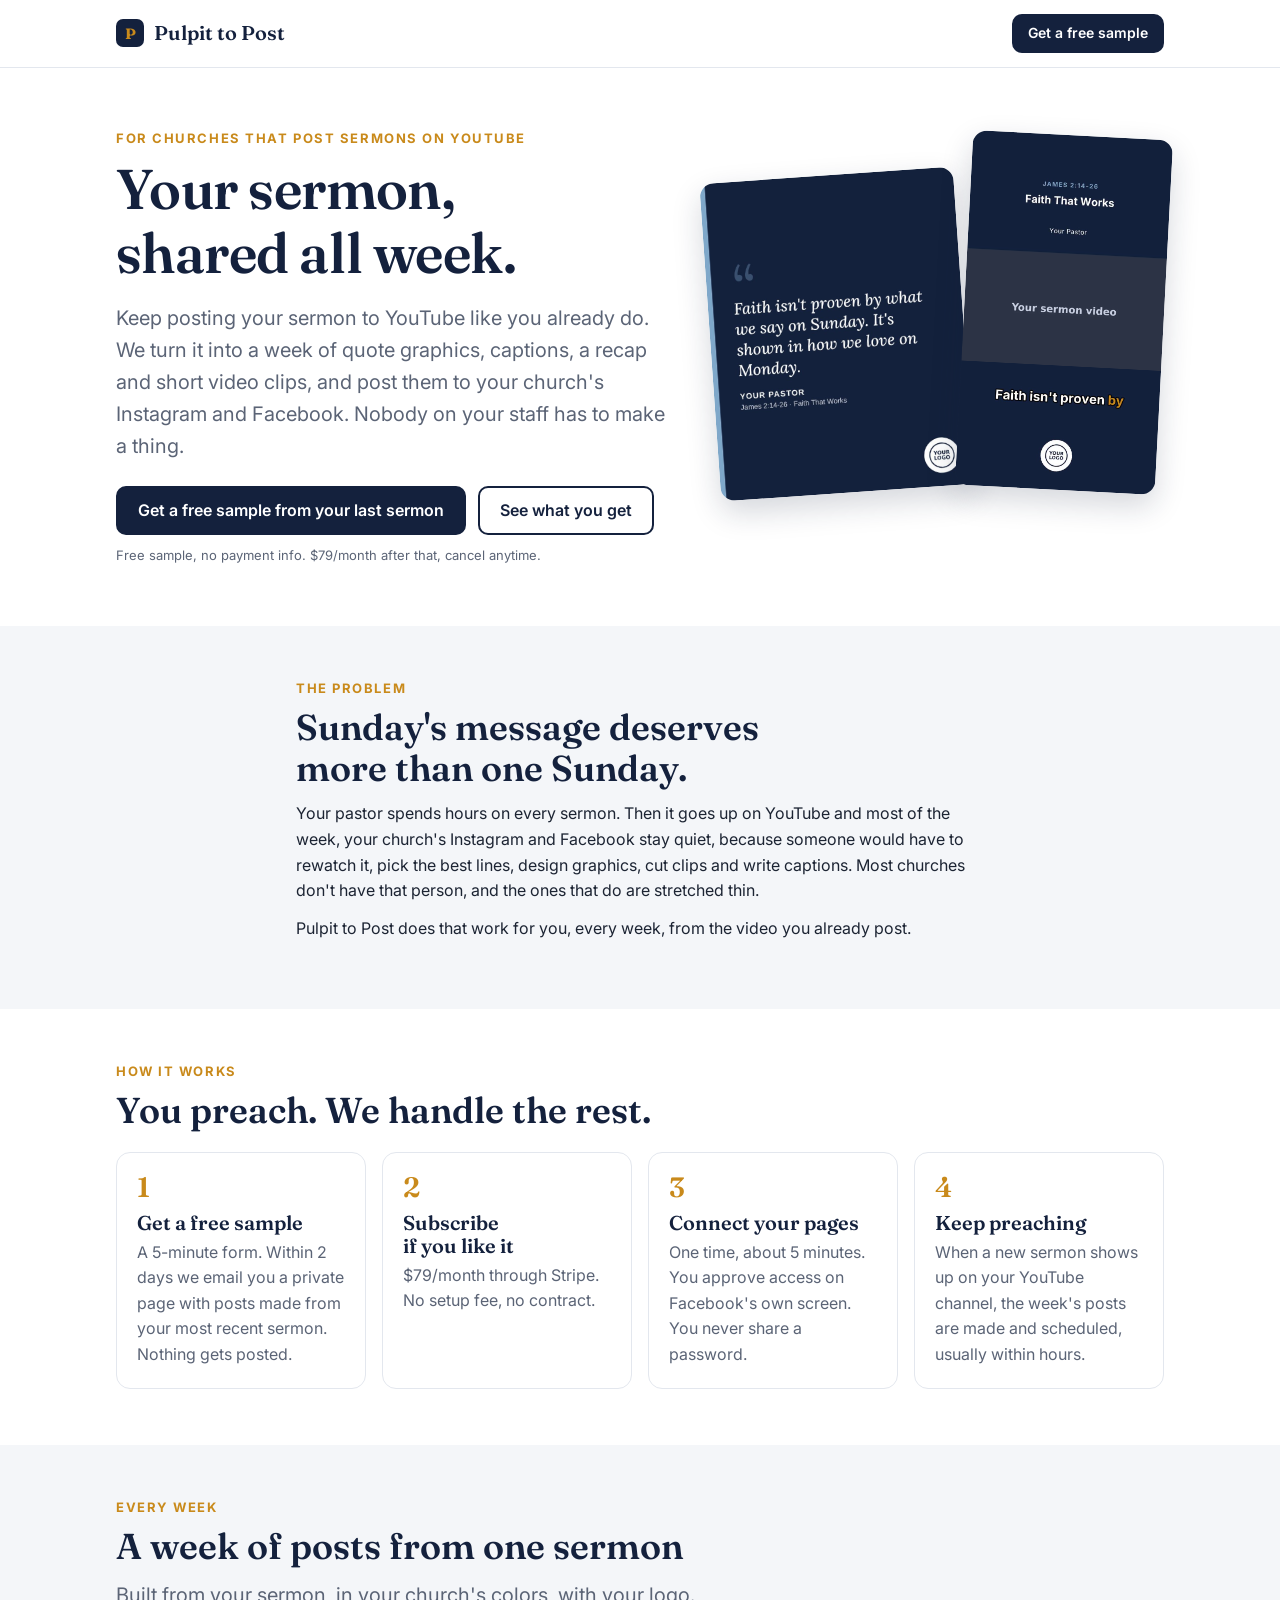
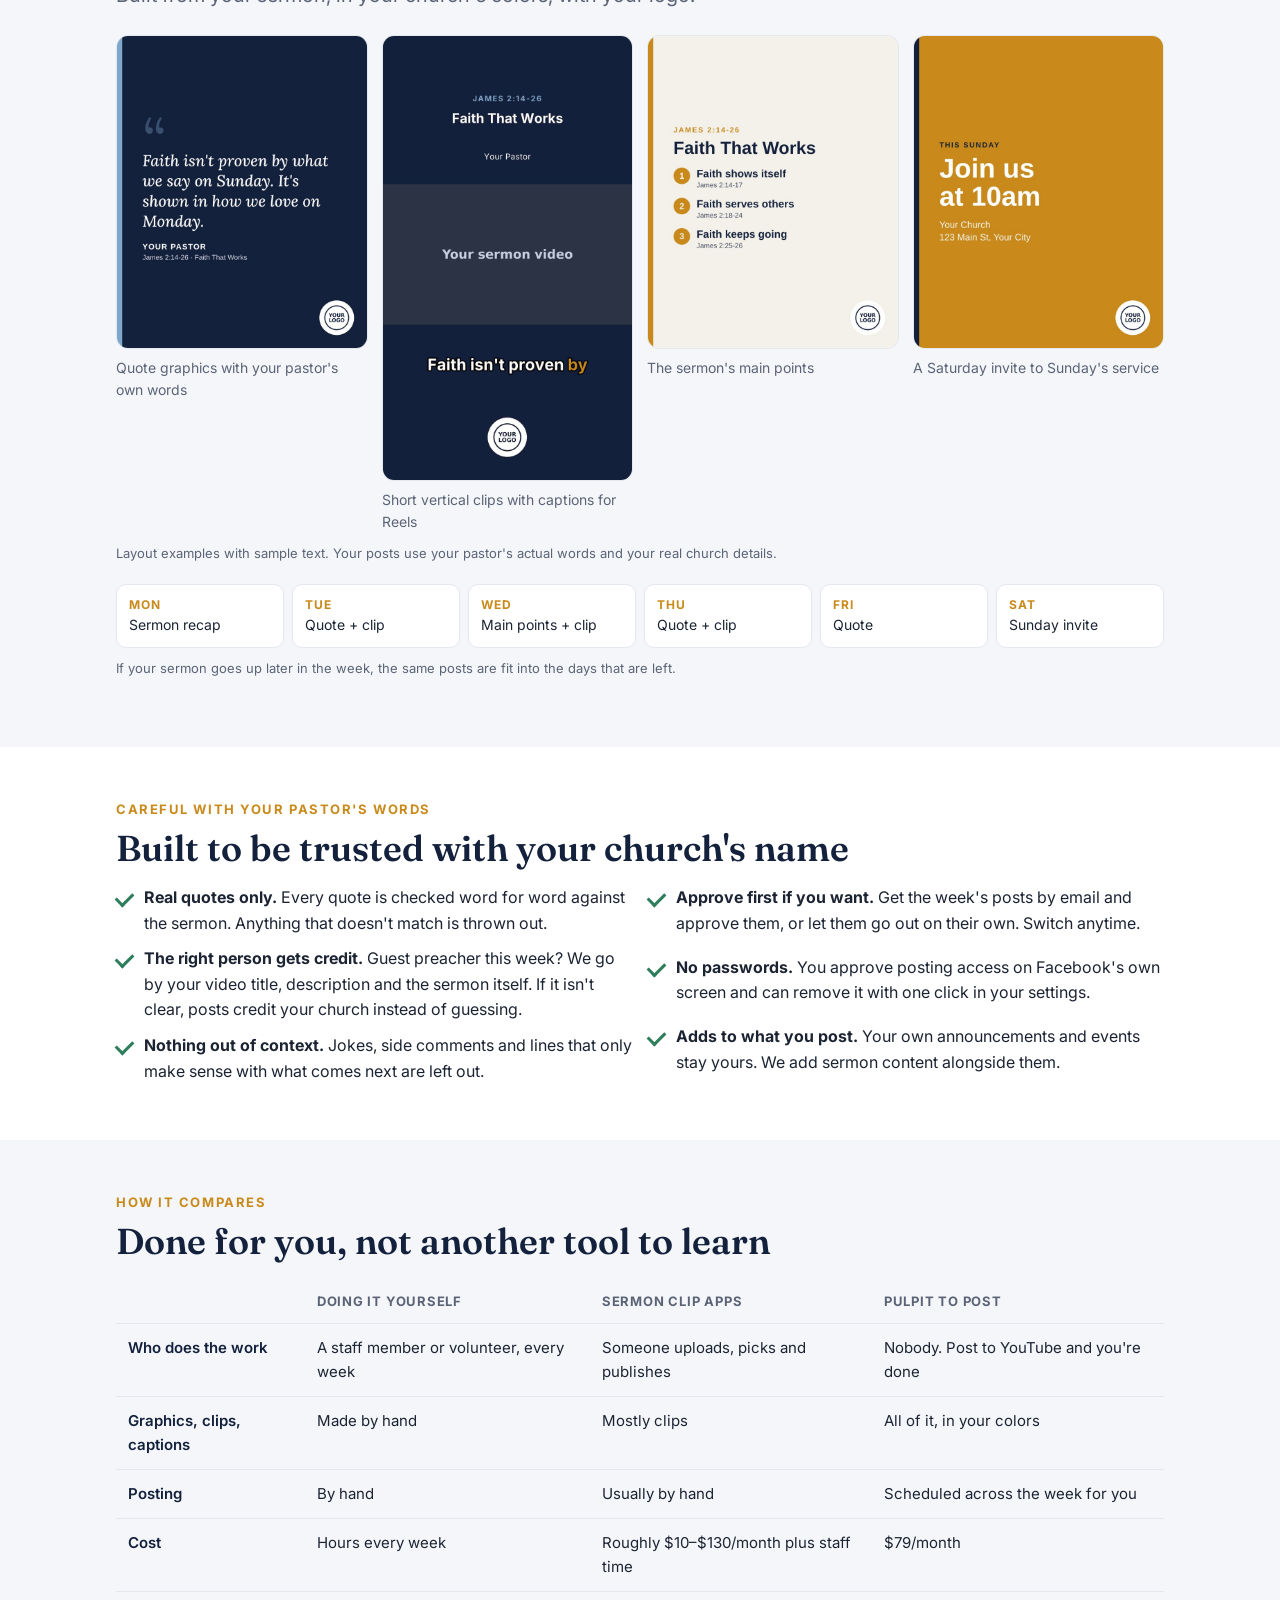
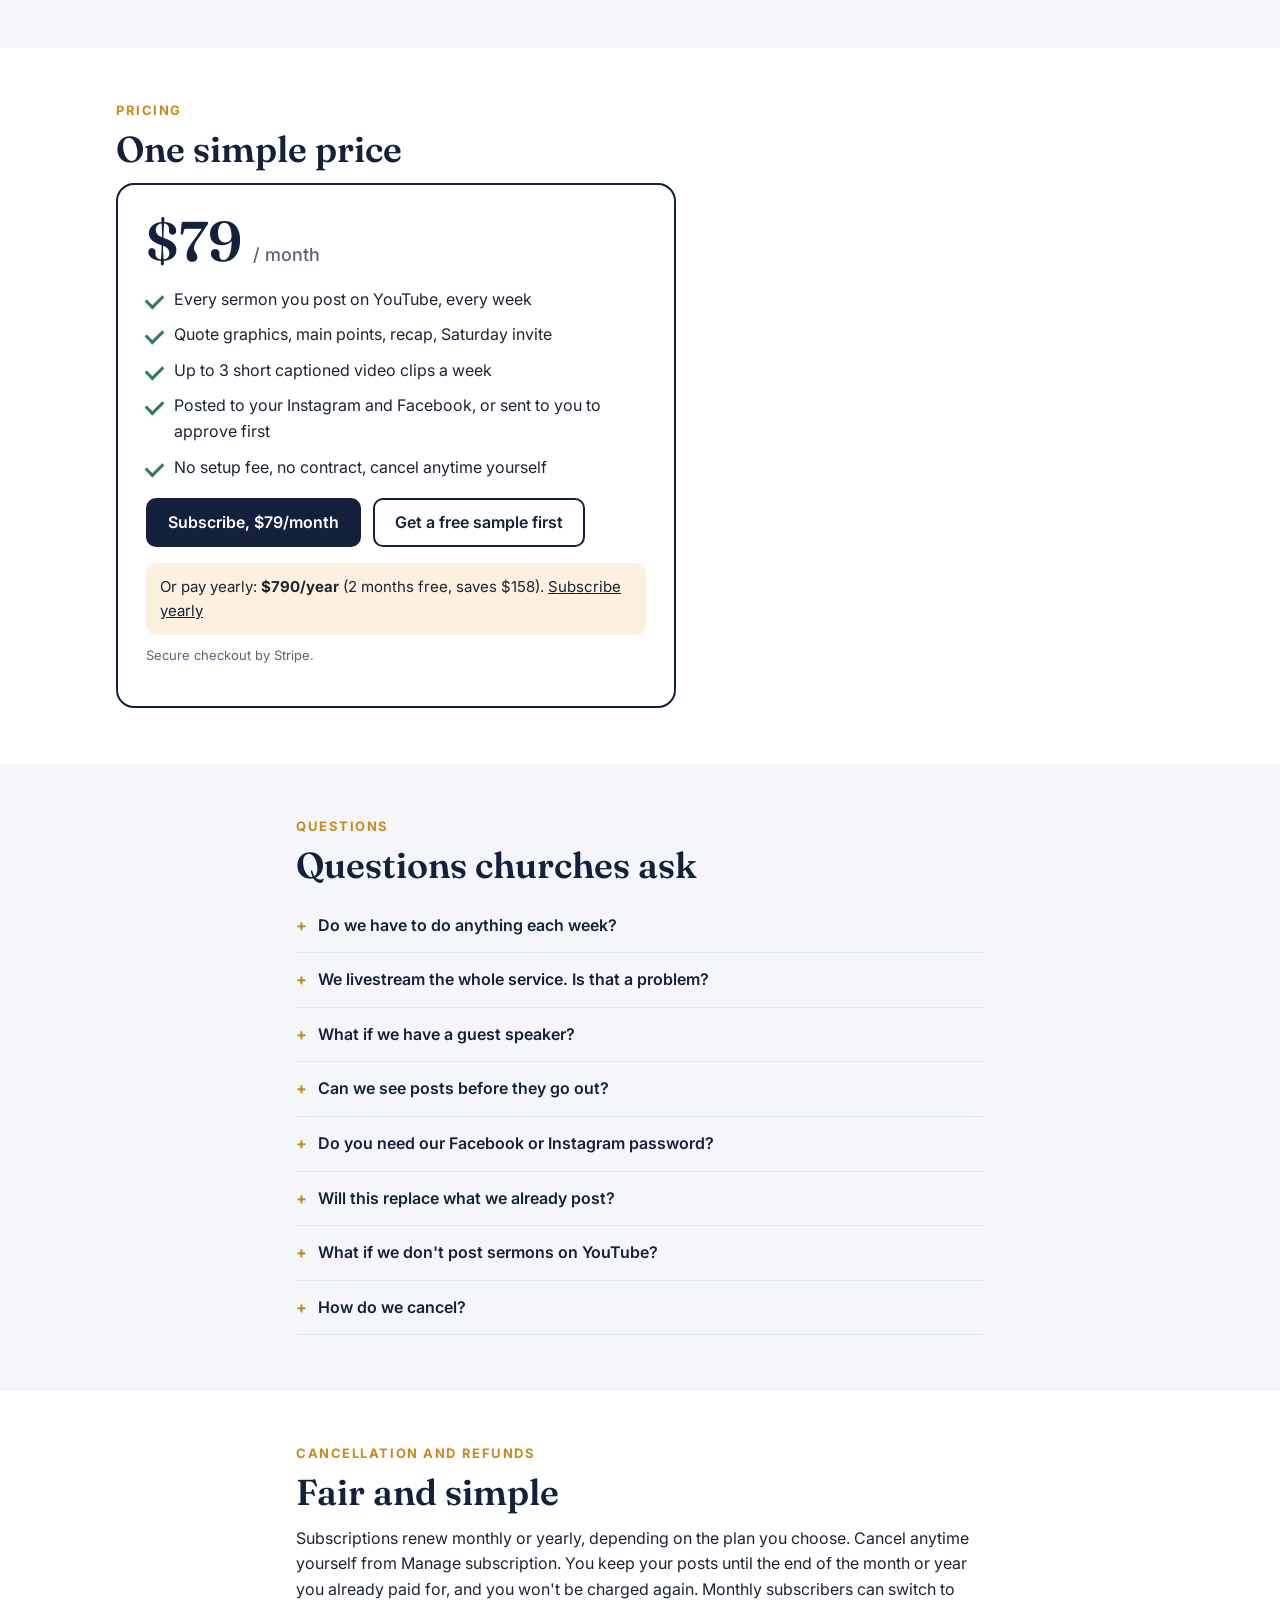
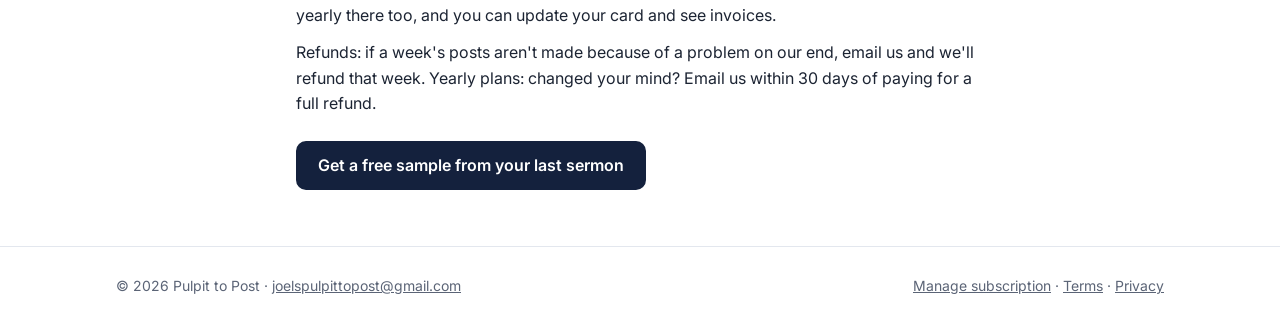
==== index.html @ 867954fe "Add Pulpit to Post website: homepage, free sample form, thank-you page Co-Authored-By: Claude Opus 5" ====
<!doctype html>
<html lang="en">
<head>
<meta charset="utf-8">
<meta name="viewport" content="width=device-width, initial-scale=1, viewport-fit=cover">
<title>Pulpit to Post</title>
<meta name="description" content="Post your sermon to YouTube like you already do. Pulpit to Post turns it into a week of quote graphics, captions, a recap and short video clips for your church's Instagram and Facebook.">
<link rel="preconnect" href="https://fonts.googleapis.com">
<link href="https://fonts.googleapis.com/css2?family=Fraunces:opsz,wght@9..144,600&family=Inter:wght@400;600;700&display=swap" rel="stylesheet">
<link rel="stylesheet" href="assets/site.css">
<script src="assets/config.js"></script>
</head>
<body>

<header class="top"><div class="wrap">
  <a class="brand" href="./"><i>P</i>Pulpit to Post</a>
  <a class="btn primary small" href="setup.html">Get a free sample</a>
</div></header>

<main>
<section class="hero"><div class="wrap hero-grid">
  <div>
    <div class="eyebrow">For churches that post sermons on YouTube</div>
    <h1>Your sermon, shared all week.</h1>
    <p class="lede" style="margin-top:16px">Keep posting your sermon to YouTube like you already do. We turn it into a week of quote graphics, captions, a recap and short video clips, and post them to your church's Instagram and Facebook. Nobody on your staff has to make a thing.</p>
    <div class="ctas">
      <a class="btn primary" href="setup.html">Get a free sample from your last sermon</a>
      <a class="btn ghost" href="#week">See what you get</a>
    </div>
    <p class="note">Free sample, no payment info. $79/month after that, cancel anytime.</p>
  </div>
  <div class="stack" aria-hidden="true">
    <img src="assets/ex-quote.jpg" alt="">
    <img src="assets/ex-clip.jpg" alt="">
  </div>
</div></section>

<section class="wash"><div class="wrap narrow">
  <div class="eyebrow">The problem</div>
  <h2>Sunday's message deserves more than one Sunday.</h2>
  <p>Your pastor spends hours on every sermon. Then it goes up on YouTube and most of the week, your church's Instagram and Facebook stay quiet, because someone would have to rewatch it, pick the best lines, design graphics, cut clips and write captions. Most churches don't have that person, and the ones that do are stretched thin.</p>
  <p>Pulpit to Post does that work for you, every week, from the video you already post.</p>
</div></section>

<section><div class="wrap">
  <div class="eyebrow">How it works</div>
  <h2>You preach. We handle the rest.</h2>
  <div class="grid g4" style="margin-top:20px">
    <div class="card step"><div class="n">1</div><h3>Get a free sample</h3><p>A 5-minute form. Within 2 days we email you a private page with posts made from your most recent sermon. Nothing gets posted.</p></div>
    <div class="card step"><div class="n">2</div><h3>Subscribe if you like it</h3><p>$79/month through Stripe. No setup fee, no contract.</p></div>
    <div class="card step"><div class="n">3</div><h3>Connect your pages</h3><p>One time, about 5 minutes. You approve access on Facebook's own screen. You never share a password.</p></div>
    <div class="card step"><div class="n">4</div><h3>Keep preaching</h3><p>When a new sermon shows up on your YouTube channel, the week's posts are made and scheduled, usually within hours.</p></div>
  </div>
</div></section>

<section class="wash" id="week"><div class="wrap">
  <div class="eyebrow">Every week</div>
  <h2>A week of posts from one sermon</h2>
  <p class="lede">Built from your sermon, in your church's colors, with your logo.</p>
  <div class="examples">
    <figure><img src="assets/ex-quote.jpg" alt="Quote graphic with the sermon passage, speaker name and church logo"><figcaption>Quote graphics with your pastor's own words</figcaption></figure>
    <figure><img src="assets/ex-clip.jpg" alt="Vertical video clip layout with title, sermon video, word-by-word captions and logo"><figcaption>Short vertical clips with captions for Reels</figcaption></figure>
    <figure><img src="assets/ex-outline.jpg" alt="Sermon outline graphic listing three main points"><figcaption>The sermon's main points</figcaption></figure>
    <figure><img src="assets/ex-invite.jpg" alt="Saturday invite graphic with service time and address"><figcaption>A Saturday invite to Sunday's service</figcaption></figure>
  </div>
  <p class="note">Layout examples with sample text. Your posts use your pastor's actual words and your real church details.</p>
  <div class="week" aria-label="A typical week">
    <div class="day"><b>Mon</b>Sermon recap</div>
    <div class="day"><b>Tue</b>Quote + clip</div>
    <div class="day"><b>Wed</b>Main points + clip</div>
    <div class="day"><b>Thu</b>Quote + clip</div>
    <div class="day"><b>Fri</b>Quote</div>
    <div class="day"><b>Sat</b>Sunday invite</div>
  </div>
  <p class="note">If your sermon goes up later in the week, the same posts are fit into the days that are left.</p>
</div></section>

<section><div class="wrap">
  <div class="eyebrow">Careful with your pastor's words</div>
  <h2>Built to be trusted with your church's name</h2>
  <div class="grid g2" style="margin-top:16px">
    <ul class="checks">
      <li><b>Real quotes only.</b> Every quote is checked word for word against the sermon. Anything that doesn't match is thrown out.</li>
      <li><b>The right person gets credit.</b> Guest preacher this week? We go by your video title, description and the sermon itself. If it isn't clear, posts credit your church instead of guessing.</li>
      <li><b>Nothing out of context.</b> Jokes, side comments and lines that only make sense with what comes next are left out.</li>
    </ul>
    <ul class="checks">
      <li><b>Approve first if you want.</b> Get the week's posts by email and approve them, or let them go out on their own. Switch anytime.</li>
      <li><b>No passwords.</b> You approve posting access on Facebook's own screen and can remove it with one click in your settings.</li>
      <li><b>Adds to what you post.</b> Your own announcements and events stay yours. We add sermon content alongside them.</li>
    </ul>
  </div>
</div></section>

<section class="wash"><div class="wrap">
  <div class="eyebrow">How it compares</div>
  <h2>Done for you, not another tool to learn</h2>
  <div class="tablewrap"><table>
    <thead><tr><th></th><th>Doing it yourself</th><th>Sermon clip apps</th><th>Pulpit to Post</th></tr></thead>
    <tbody>
      <tr><td>Who does the work</td><td>A staff member or volunteer, every week</td><td>Someone uploads, picks and publishes</td><td>Nobody. Post to YouTube and you're done</td></tr>
      <tr><td>Graphics, clips, captions</td><td>Made by hand</td><td>Mostly clips</td><td>All of it, in your colors</td></tr>
      <tr><td>Posting</td><td>By hand</td><td>Usually by hand</td><td>Scheduled across the week for you</td></tr>
      <tr><td>Cost</td><td>Hours every week</td><td>Roughly $10–$130/month plus staff time</td><td>$79/month</td></tr>
    </tbody>
  </table></div>
</div></section>

<section id="pricing"><div class="wrap">
  <div class="eyebrow">Pricing</div>
  <h2>One simple price</h2>
  <div class="price">
    <div class="amount">$79 <small>/ month</small></div>
    <ul class="checks">
      <li>Every sermon you post on YouTube, every week</li>
      <li>Quote graphics, main points, recap, Saturday invite</li>
      <li>Up to 3 short captioned video clips a week</li>
      <li>Posted to your Instagram and Facebook, or sent to you to approve first</li>
      <li>No setup fee, no contract, cancel anytime yourself</li>
    </ul>
    <div class="ctas" style="margin-top:0">
      <a class="btn primary" data-stripe="monthly" href="setup.html">Subscribe, $79/month</a>
      <a class="btn ghost" href="setup.html">Get a free sample first</a>
    </div>
    <div class="yearly">Or pay yearly: <b>$790/year</b> (2 months free, saves $158). <a data-stripe="yearly" href="setup.html">Subscribe yearly</a></div>
    <p class="note">Secure checkout by Stripe.</p>
  </div>
</div></section>

<section class="wash"><div class="wrap narrow">
  <div class="eyebrow">Questions</div>
  <h2>Questions churches ask</h2>
  <details><summary>Do we have to do anything each week?</summary><p>No. Keep posting your sermon to YouTube, livestream or upload. We check your channel through the day and make the week's posts as soon as a new sermon appears.</p></details>
  <details><summary>We livestream the whole service. Is that a problem?</summary><p>No. We find where the sermon starts and ends and skip the music, announcements and offering.</p></details>
  <details><summary>What if we have a guest speaker?</summary><p>We credit whoever actually preached, based on your video title, description and the sermon itself. If it isn't clear, posts credit your church rather than guessing a name.</p></details>
  <details><summary>Can we see posts before they go out?</summary><p>Yes. Choose "approve first" and you'll get each week's posts by email to approve. You can switch to automatic posting anytime.</p></details>
  <details><summary>Do you need our Facebook or Instagram password?</summary><p>Never. You approve posting access on Facebook's own screen, the same way you'd sign in to any app with Facebook. You can remove that access anytime in your Facebook settings.</p></details>
  <details><summary>Will this replace what we already post?</summary><p>No. Your events, announcements and photos stay yours. We add sermon posts alongside them.</p></details>
  <details><summary>What if we don't post sermons on YouTube?</summary><p>Right now we work from YouTube. If your sermons are somewhere else, tell us on the form and we'll let you know.</p></details>
  <details><summary>How do we cancel?</summary><p>Cancel yourself anytime from Manage subscription. Enter the email you subscribed with and Stripe sends you a sign-in code. Posts continue until the end of the period you already paid for.</p></details>
</div></section>

<section><div class="wrap narrow">
  <div class="eyebrow">Cancellation and refunds</div>
  <h2>Fair and simple</h2>
  <p>Subscriptions renew monthly or yearly, depending on the plan you choose. Cancel anytime yourself from Manage subscription. You keep your posts until the end of the month or year you already paid for, and you won't be charged again. Monthly subscribers can switch to yearly there too, and you can update your card and see invoices.</p>
  <p>Refunds: if a week's posts aren't made because of a problem on our end, email us and we'll refund that week. Yearly plans: changed your mind? Email us within 30 days of paying for a full refund.</p>
  <div class="ctas"><a class="btn primary" href="setup.html">Get a free sample from your last sermon</a></div>
</div></section>
</main>

<footer><div class="wrap">
  <span>© 2026 Pulpit to Post · <a href="mailto:joelspulpittopost@gmail.com">joelspulpittopost@gmail.com</a></span>
  <span><a data-stripe="portal" href="#">Manage subscription</a> · <a href="terms.html">Terms</a> · <a href="privacy.html">Privacy</a></span>
</div></footer>
</body>
</html>
---- assets/site.css ----
/* Pulpit to Post: deep ink and warm gold, serif display for warmth, clean sans for reading */
:root{
  --ink:#14213D; --ink-2:#2A3553; --paper:#FFFFFF; --wash:#F4F6F9; --line:#E3E7EE;
  --text:#1C2433; --muted:#5B6476; --gold:#C98A1B; --gold-soft:#FBF1DE; --ok:#2E7D5B;
  --display:"Fraunces", Georgia, "Times New Roman", serif;
  --body:"Inter", system-ui, -apple-system, "Segoe UI", Roboto, sans-serif;
  color-scheme:light;
}
*{box-sizing:border-box}
html{-webkit-text-size-adjust:100%}
body{margin:0;background:var(--paper);color:var(--text);font:16px/1.6 var(--body)}
img{max-width:100%;display:block}
a{color:var(--ink)}
.wrap{max-width:1080px;margin:0 auto;padding-left:max(16px,env(safe-area-inset-left,0px));padding-right:max(16px,env(safe-area-inset-right,0px))}
.narrow{max-width:720px}
h1,h2,h3{font-family:var(--display);color:var(--ink);line-height:1.15;text-wrap:balance;margin:0}
h1{font-size:clamp(34px,6vw,56px);font-weight:600;letter-spacing:-.01em}
h2{font-size:clamp(26px,4vw,36px);font-weight:600;margin-bottom:12px}
h3{font-size:20px;font-weight:600}
p{margin:0 0 12px}
.lede{font-size:clamp(17px,2.2vw,20px);color:var(--muted);max-width:640px}
.eyebrow{font:700 13px/1 var(--body);letter-spacing:.12em;text-transform:uppercase;color:var(--gold);margin-bottom:12px}
section{padding-block:56px}
section.wash{background:var(--wash)}

/* header */
.top{border-bottom:1px solid var(--line);background:var(--paper)}
.top .wrap{display:flex;align-items:center;justify-content:space-between;gap:12px;padding-block:14px}
.brand{font:600 20px/1 var(--display);color:var(--ink);text-decoration:none;display:flex;align-items:center;gap:10px}
.brand i{width:28px;height:28px;border-radius:7px;background:var(--ink);display:inline-grid;place-items:center;color:var(--gold);font:700 15px/1 var(--display);font-style:normal}

/* buttons */
.btn{display:inline-block;padding:13px 20px;border-radius:10px;font:600 16px/1.2 var(--body);text-decoration:none;border:2px solid var(--ink);cursor:pointer}
.btn.primary{background:var(--ink);color:#fff}
.btn.primary:hover{background:var(--ink-2)}
.btn.ghost{background:transparent;color:var(--ink)}
.btn.small{padding:9px 14px;font-size:14px}
.btn:focus-visible,input:focus-visible,select:focus-visible,textarea:focus-visible,summary:focus-visible{outline:3px solid var(--gold);outline-offset:2px}
.ctas{display:flex;flex-wrap:wrap;gap:12px;margin-top:24px}

/* hero */
.hero{padding-block:64px 48px}
.hero-grid{display:grid;grid-template-columns:1.1fr .9fr;gap:40px;align-items:center}
.hero-grid > *{min-width:0}
.stack{position:relative;height:440px}
.stack img{position:absolute;width:56%;border-radius:14px;box-shadow:0 12px 30px rgba(20,33,61,.18)}
.stack img:nth-child(1){left:0;top:40px;transform:rotate(-4deg)}
.stack img:nth-child(2){right:0;top:0;width:44%;transform:rotate(3deg)}
.note{font-size:13px;color:var(--muted);margin-top:10px}

/* steps + cards */
.grid{display:grid;gap:16px}
.g2{grid-template-columns:repeat(2,minmax(0,1fr))}
.g3{grid-template-columns:repeat(3,minmax(0,1fr))}
.g4{grid-template-columns:repeat(4,minmax(0,1fr))}
.card{background:var(--paper);border:1px solid var(--line);border-radius:14px;padding:20px}
.wash .card{border-color:#E1E6EE}
.step .n{font:600 28px/1 var(--display);color:var(--gold);margin-bottom:10px}
.card p{color:var(--muted);margin:6px 0 0}
.week{display:grid;grid-template-columns:repeat(6,minmax(0,1fr));gap:8px;margin-top:20px}
.day{background:var(--paper);border:1px solid var(--line);border-radius:10px;padding:10px 12px;font-size:14px}
.day b{display:block;font-size:12px;letter-spacing:.08em;text-transform:uppercase;color:var(--gold)}
.examples{display:grid;grid-template-columns:repeat(4,minmax(0,1fr));gap:14px;margin-top:24px}
.examples figure{margin:0}
.examples img{border-radius:12px;border:1px solid var(--line)}
.examples figcaption{font-size:14px;color:var(--muted);margin-top:8px}

/* checks */
.checks{list-style:none;padding:0;margin:0;display:grid;gap:10px}
.checks li{padding-left:28px;position:relative}
.checks li::before{content:"";position:absolute;left:0;top:7px;width:14px;height:8px;border-left:3px solid var(--ok);border-bottom:3px solid var(--ok);transform:rotate(-45deg)}

/* pricing */
.price{border:2px solid var(--ink);border-radius:18px;padding:28px;background:var(--paper);max-width:560px}
.amount{font:600 56px/1 var(--display);color:var(--ink)}
.amount small{font:500 18px var(--body);color:var(--muted)}
.price .checks{margin:18px 0}
.yearly{background:var(--gold-soft);border-radius:10px;padding:12px 14px;margin-top:16px;font-size:15px}

/* compare table */
.tablewrap{overflow-x:auto;margin-top:16px}
table{border-collapse:collapse;width:100%;min-width:560px;font-size:15px}
th,td{text-align:left;padding:12px;border-bottom:1px solid var(--line);vertical-align:top}
th{font-size:13px;letter-spacing:.06em;text-transform:uppercase;color:var(--muted)}
td:first-child{font-weight:600;color:var(--ink)}

/* faq */
details{border-bottom:1px solid var(--line);padding:14px 0}
summary{cursor:pointer;font-weight:600;color:var(--ink);list-style:none}
summary::-webkit-details-marker{display:none}
summary::before{content:"+";display:inline-block;width:22px;color:var(--gold);font-weight:700}
details[open] summary::before{content:"–"}
details p{margin:10px 0 0 22px;color:var(--muted)}

/* forms */
form .group{border:1px solid var(--line);border-radius:14px;padding:20px;margin-bottom:18px;background:var(--paper)}
form legend{font:600 20px var(--display);color:var(--ink);padding:0 6px}
fieldset{border:0;margin:0;padding:0}
label{display:block;font-weight:600;margin:14px 0 6px;color:var(--ink)}
label small{font-weight:400;color:var(--muted)}
input[type=text],input[type=email],input[type=tel],input[type=url],select,textarea{width:100%;padding:12px;border:1px solid #CBD2DD;border-radius:10px;font:16px var(--body);color:var(--text);background:#fff}
textarea{min-height:90px;resize:vertical}
.radio{display:flex;gap:10px;align-items:flex-start;font-weight:400;margin:8px 0;color:var(--text)}
.radio input{margin-top:5px}
.hint{font-size:14px;color:var(--muted);margin-top:6px}
.alert{background:var(--gold-soft);border-radius:10px;padding:12px 14px;margin:12px 0}

/* footer */
footer{border-top:1px solid var(--line);padding-block:28px;font-size:14px;color:var(--muted)}
footer a{color:var(--muted)}
footer .wrap{display:flex;flex-wrap:wrap;gap:8px 18px;justify-content:space-between}

@media (max-width:860px){
  .hero-grid,.g2{grid-template-columns:1fr}
  .g3,.g4,.examples{grid-template-columns:repeat(2,minmax(0,1fr))}
  .week{grid-template-columns:repeat(3,minmax(0,1fr))}
  .stack{height:360px}
}
@media (max-width:480px){
  .g3,.g4{grid-template-columns:1fr}
  .stack{height:300px}
}
@media (prefers-reduced-motion:reduce){*{transition:none!important}}
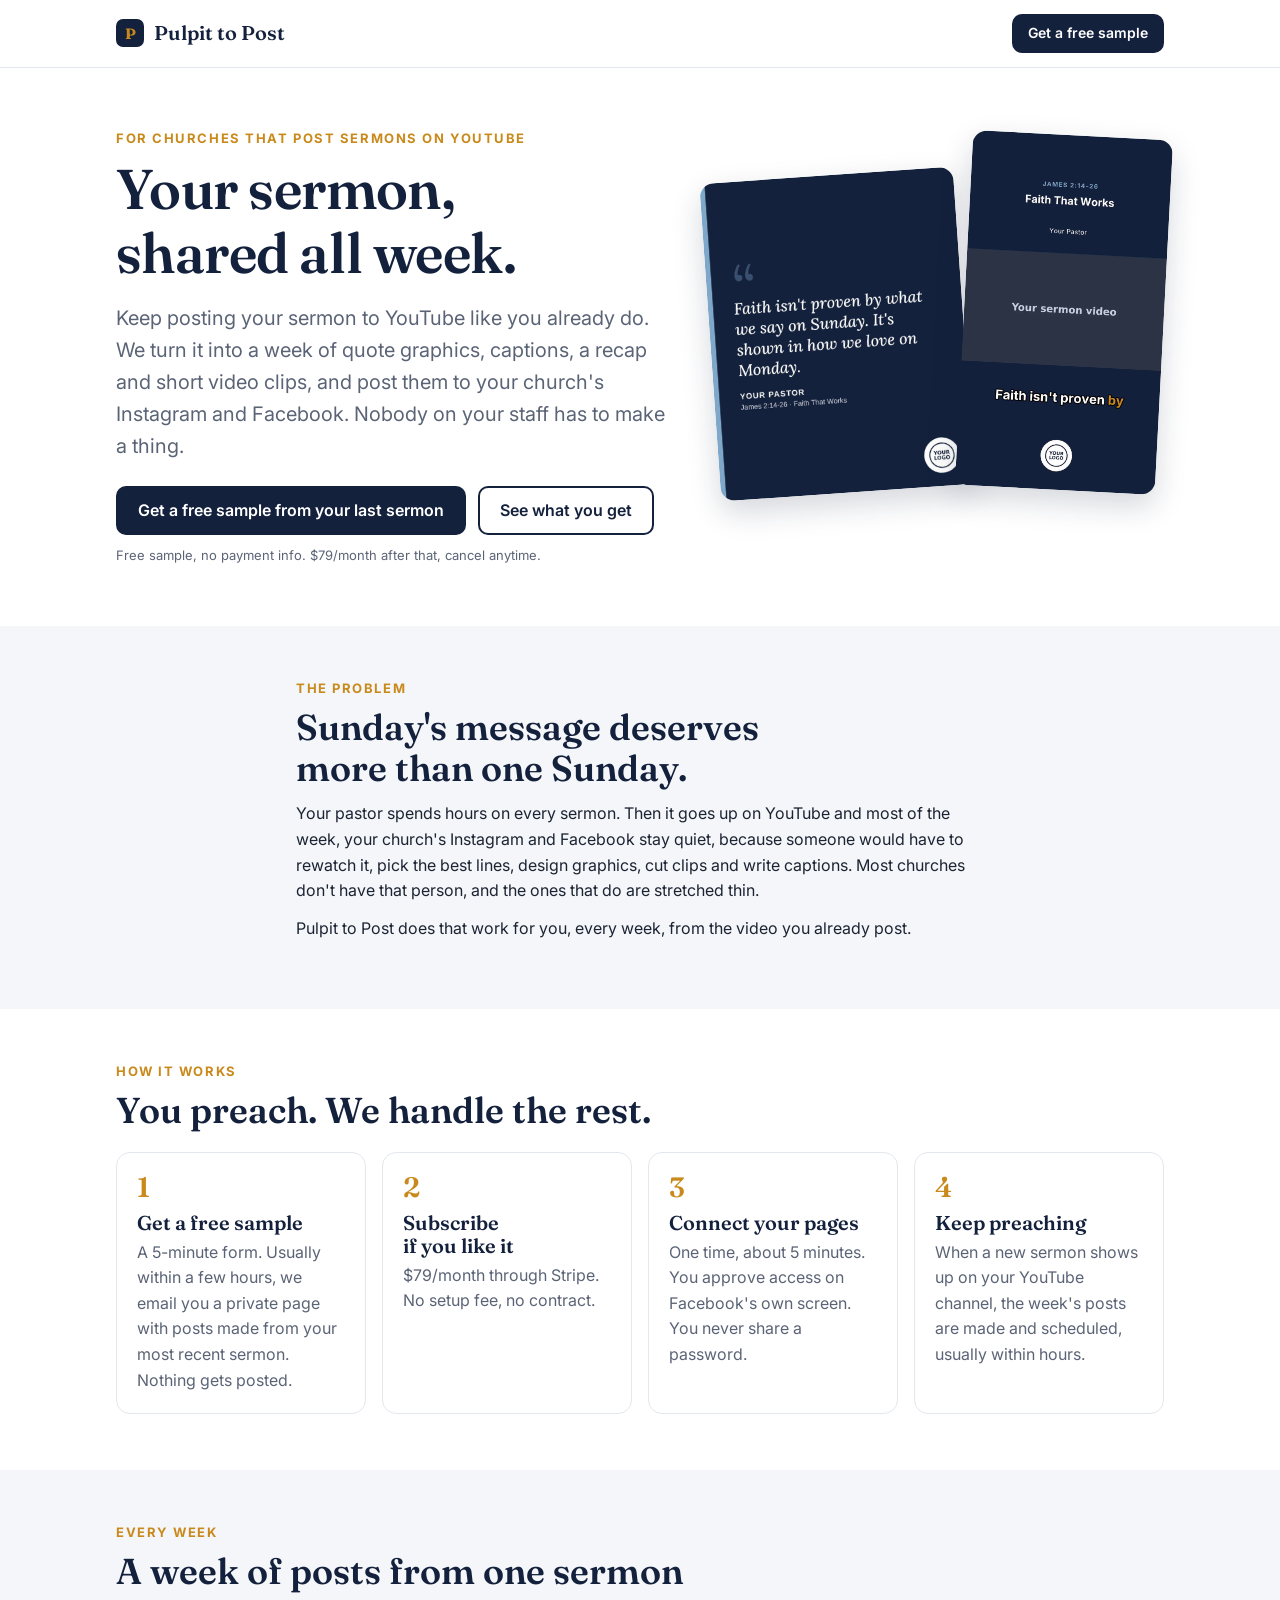
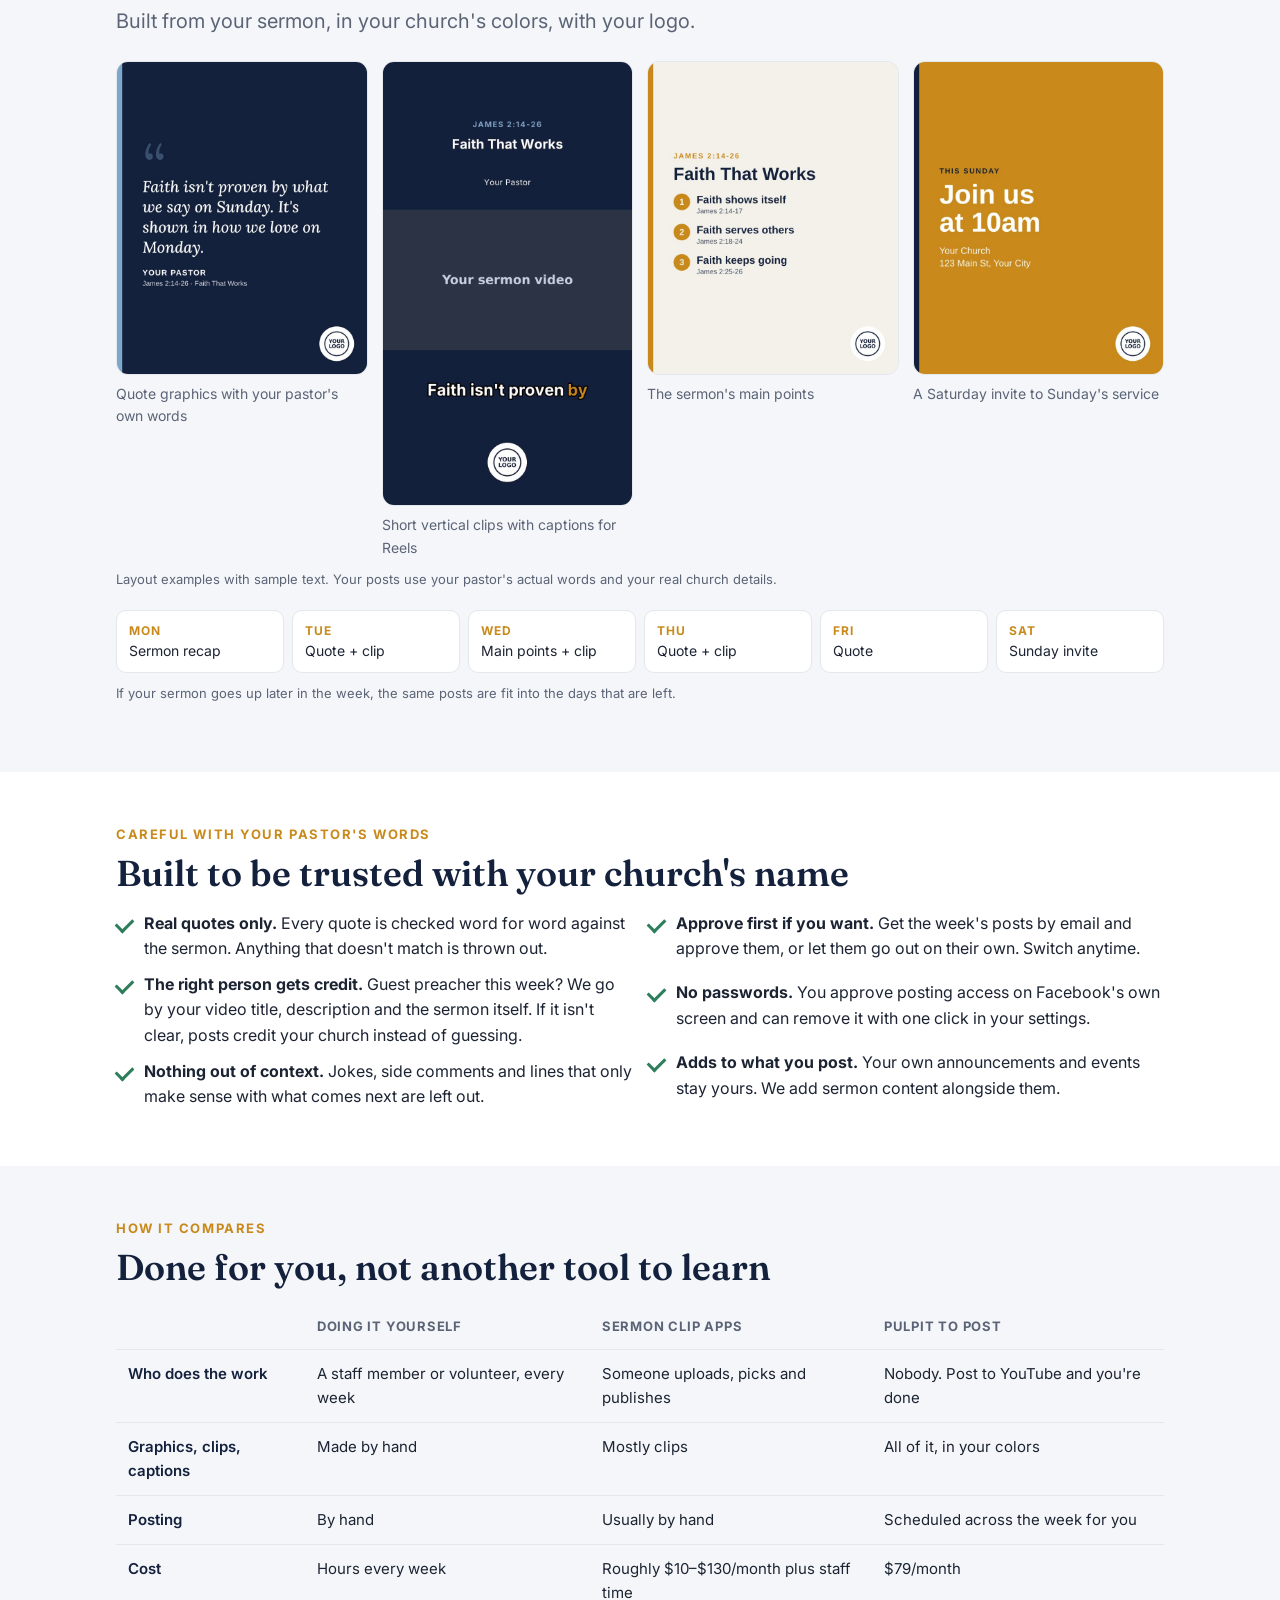
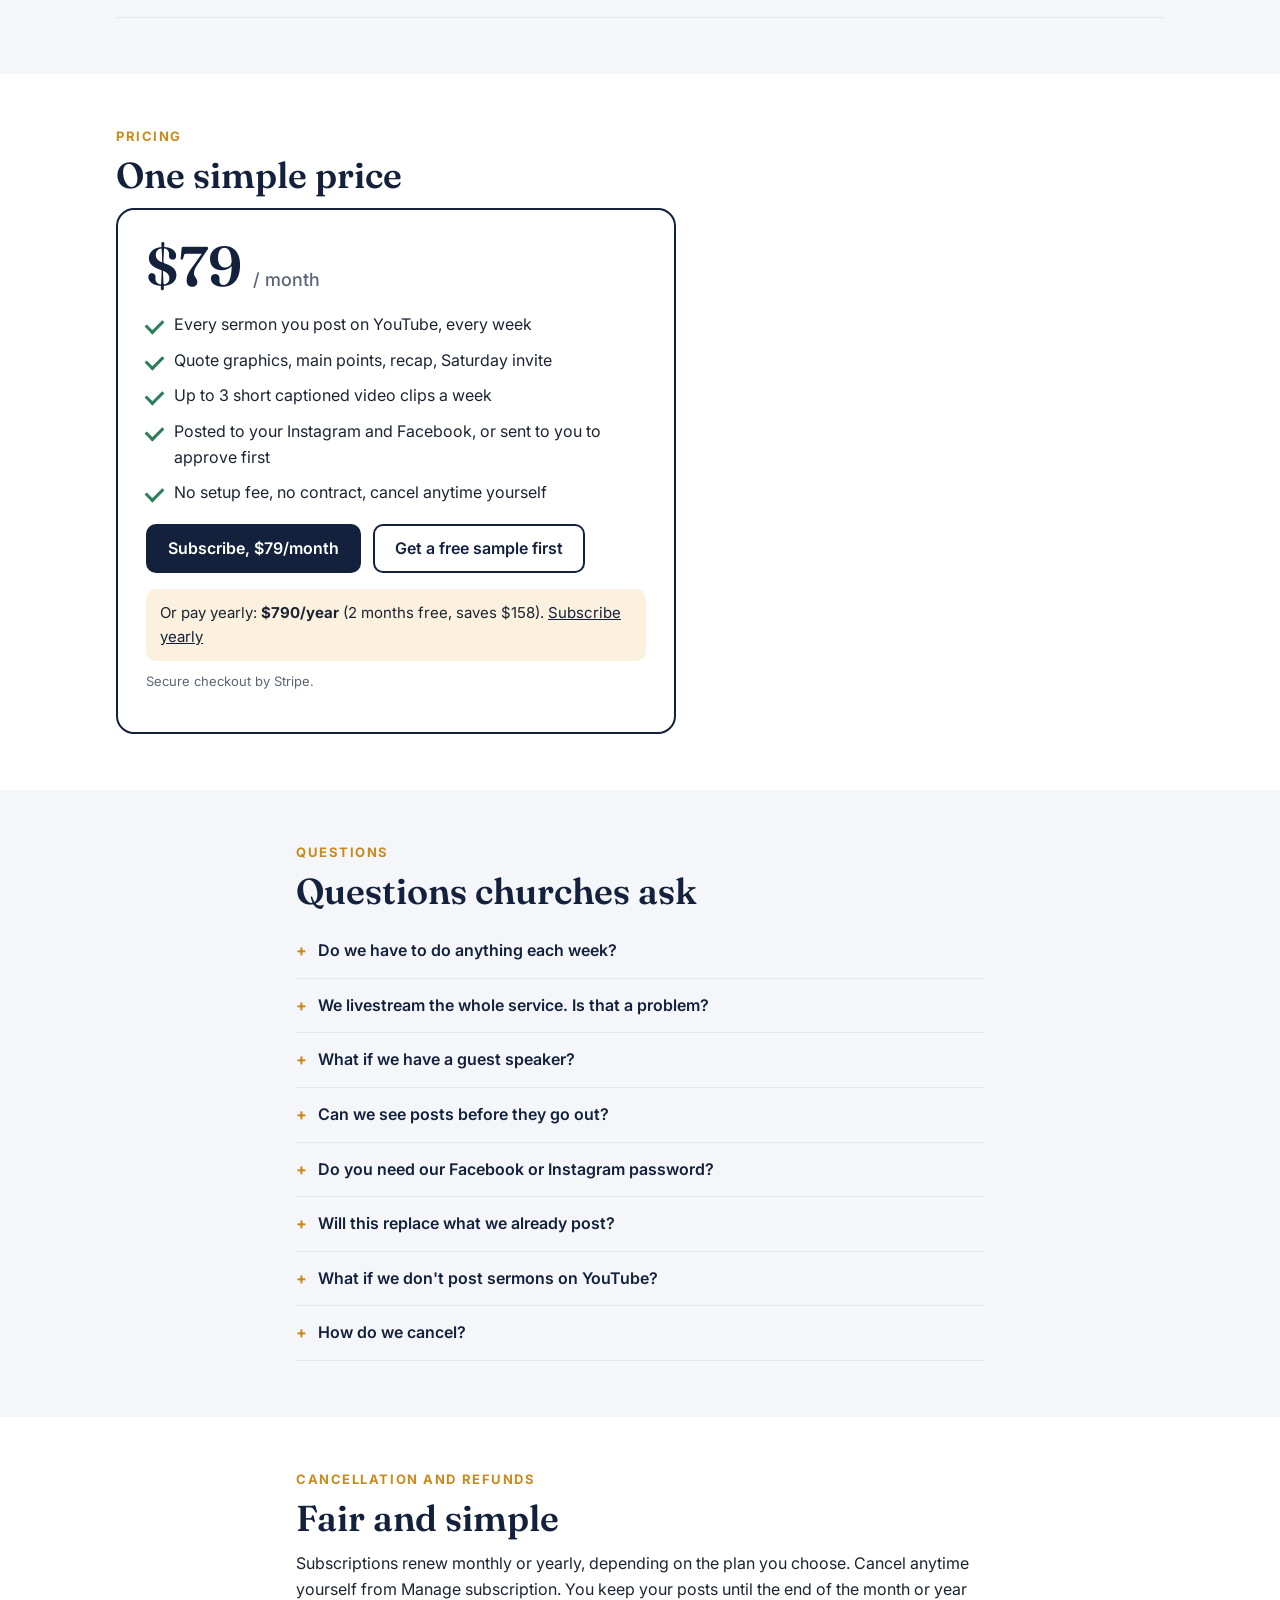
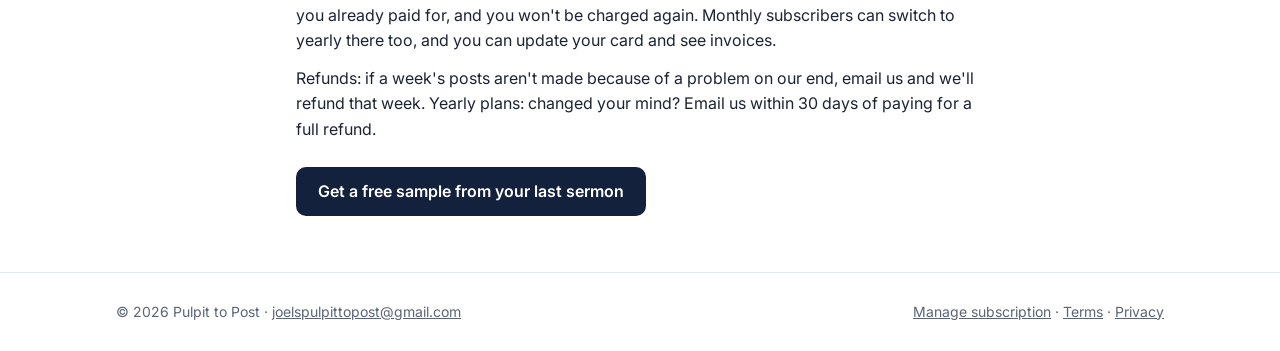
==== commit c8dc17c2: "Form: machine-readable answers for automatic samples; faster turnaround wording Co-Authored-By: Clau" ====
--- a/index.html
+++ b/index.html
@@ -46,7 +46,7 @@
   <div class="eyebrow">How it works</div>
   <h2>You preach. We handle the rest.</h2>
   <div class="grid g4" style="margin-top:20px">
-    <div class="card step"><div class="n">1</div><h3>Get a free sample</h3><p>A 5-minute form. Within 2 days we email you a private page with posts made from your most recent sermon. Nothing gets posted.</p></div>
+    <div class="card step"><div class="n">1</div><h3>Get a free sample</h3><p>A 5-minute form. Usually within a few hours, we email you a private page with posts made from your most recent sermon. Nothing gets posted.</p></div>
     <div class="card step"><div class="n">2</div><h3>Subscribe if you like it</h3><p>$79/month through Stripe. No setup fee, no contract.</p></div>
     <div class="card step"><div class="n">3</div><h3>Connect your pages</h3><p>One time, about 5 minutes. You approve access on Facebook's own screen. You never share a password.</p></div>
     <div class="card step"><div class="n">4</div><h3>Keep preaching</h3><p>When a new sermon shows up on your YouTube channel, the week's posts are made and scheduled, usually within hours.</p></div>
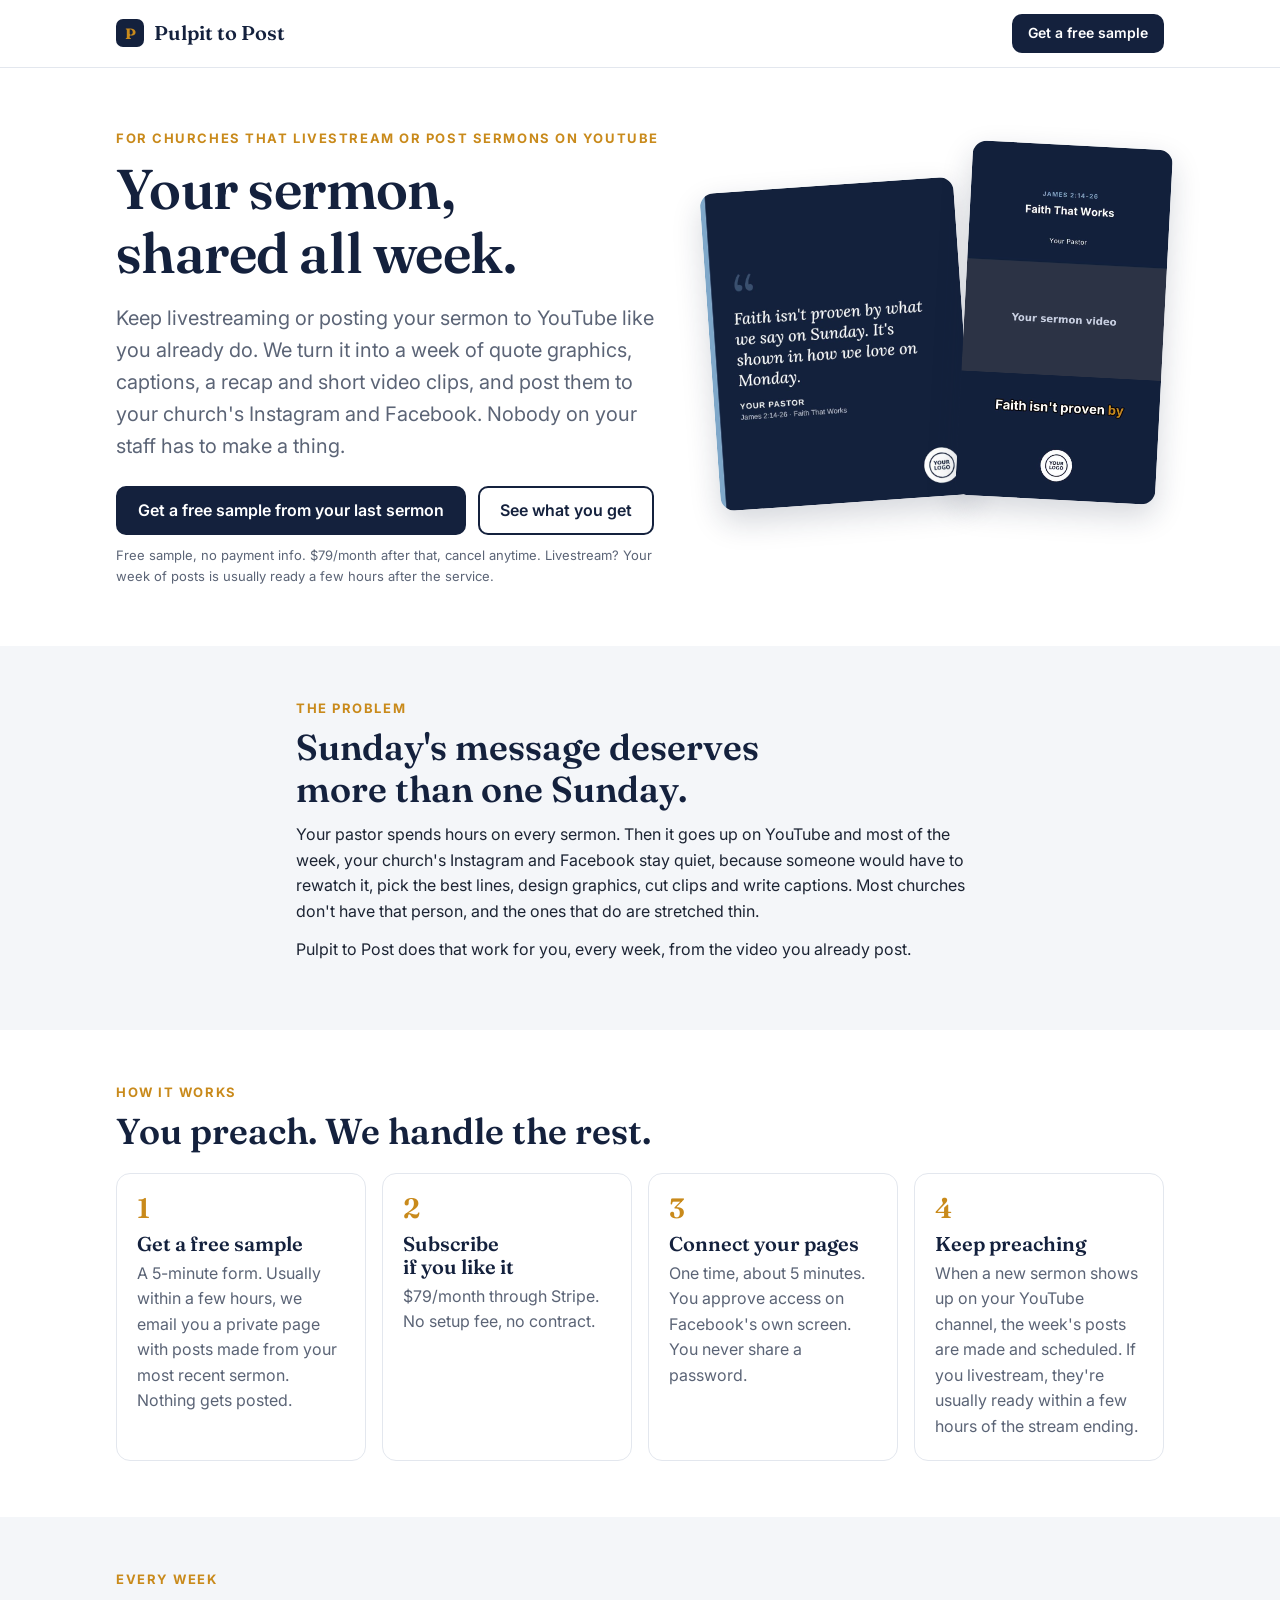
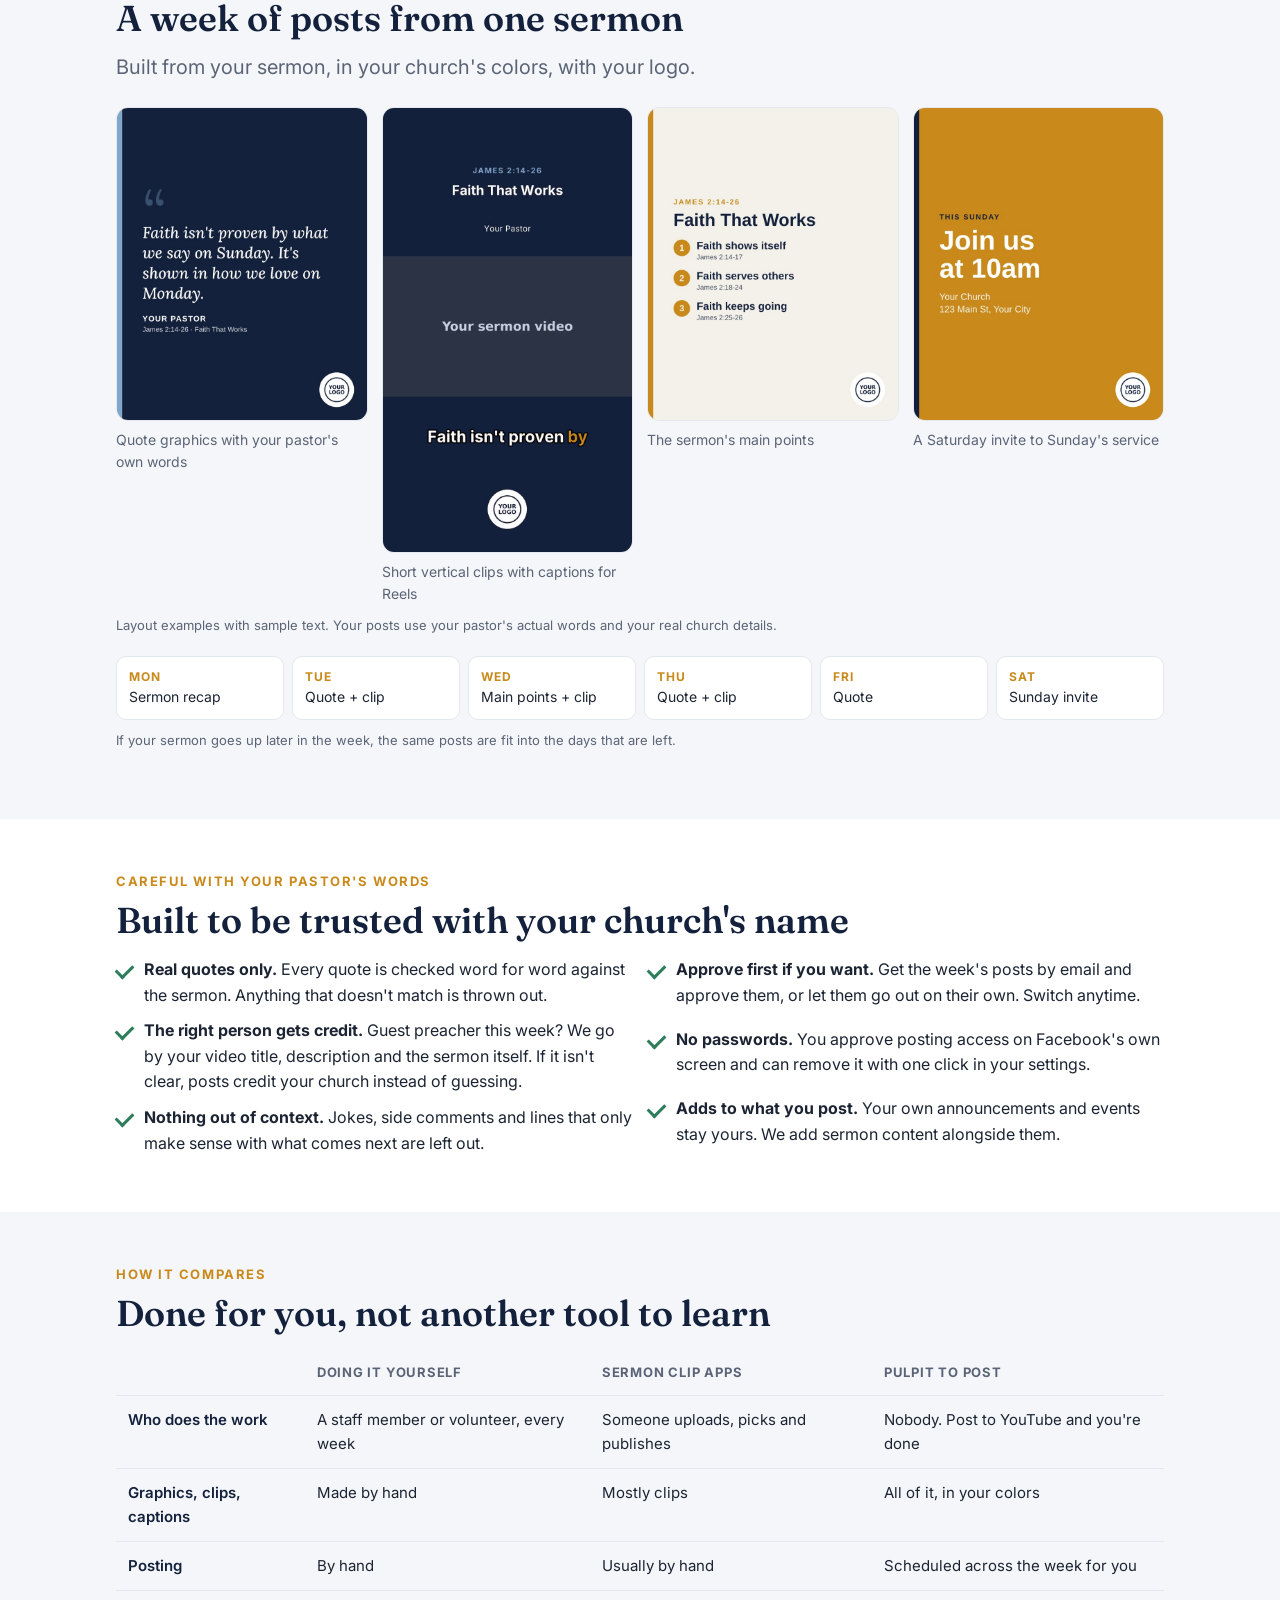
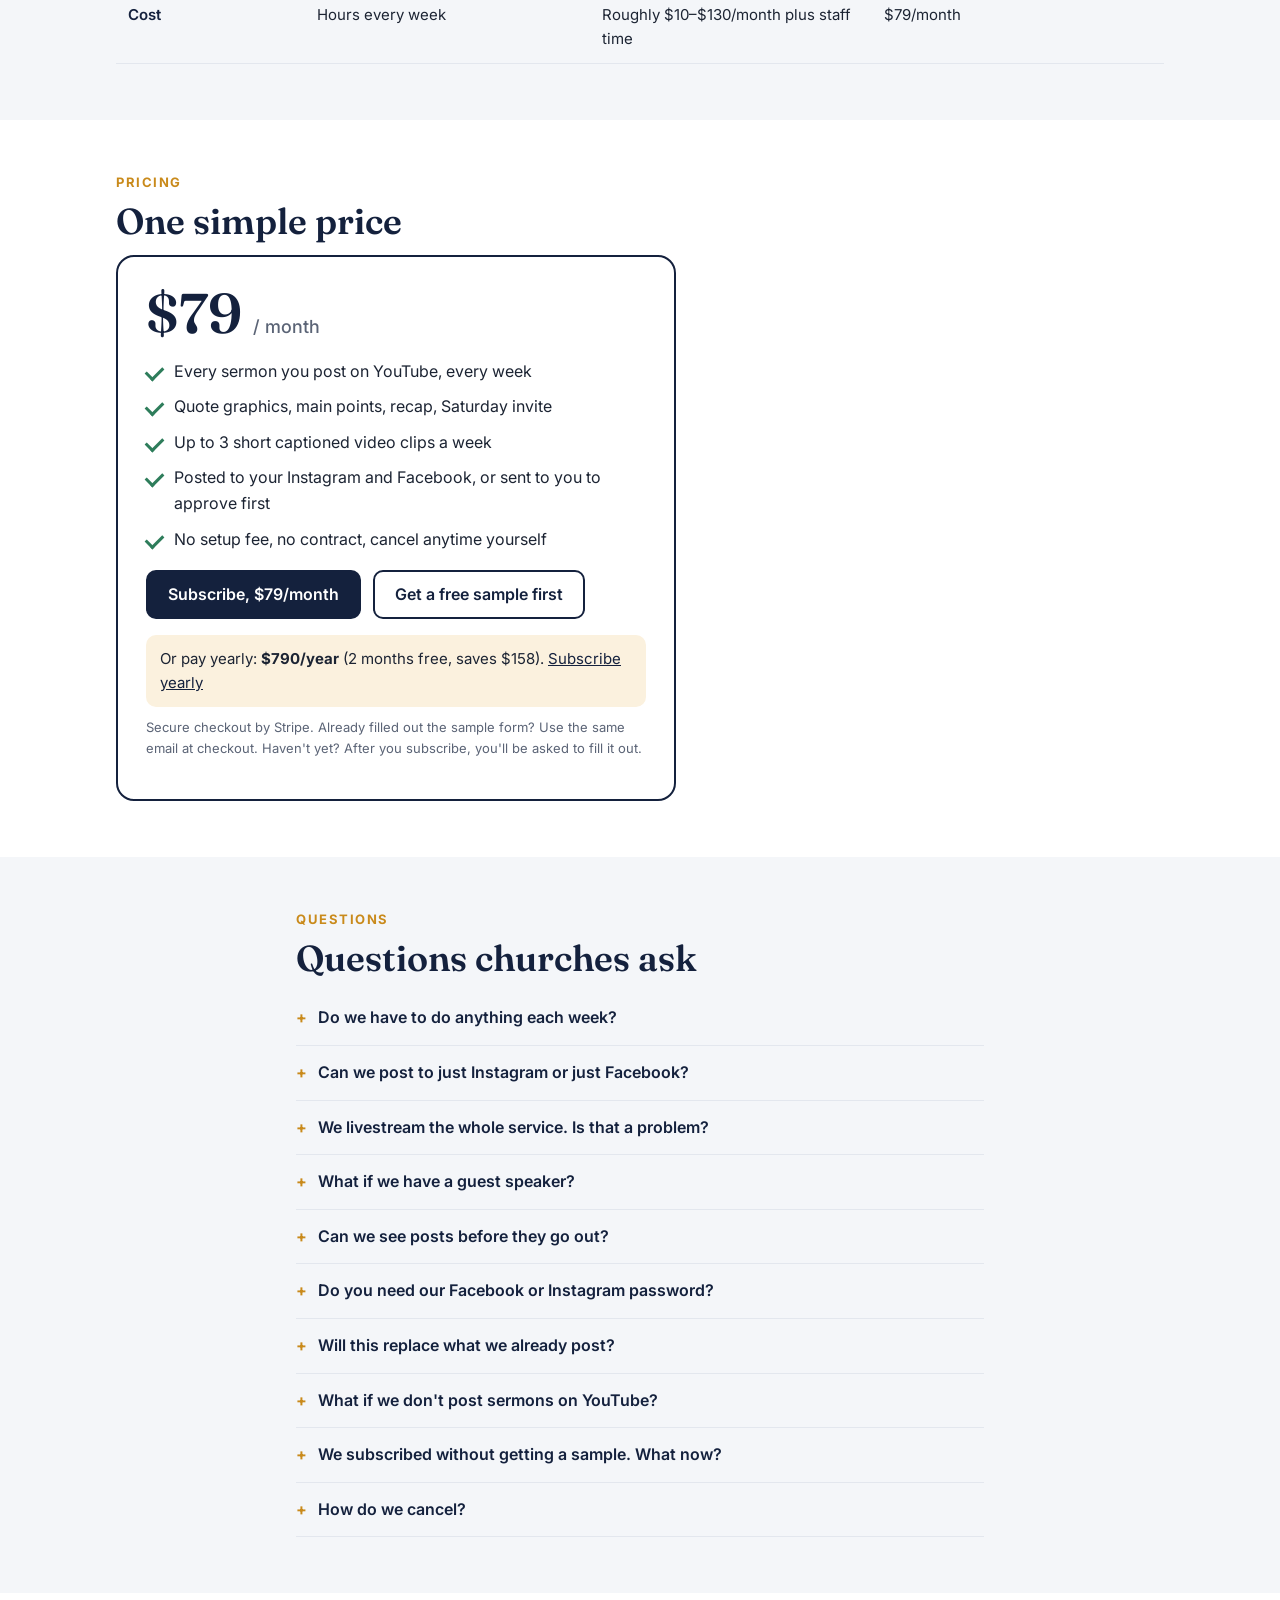
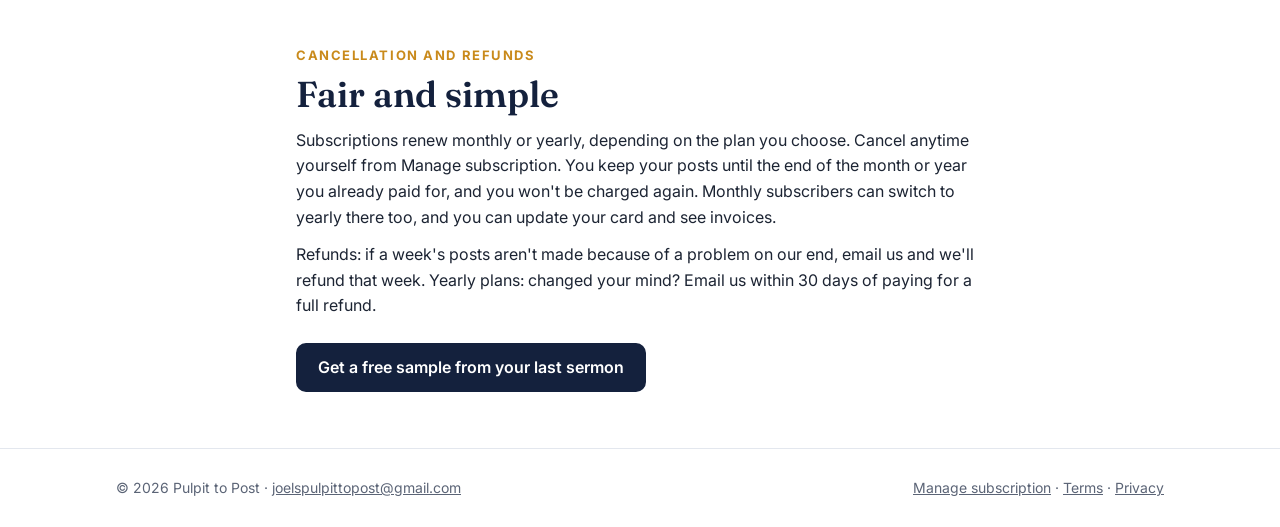
==== commit ac007f14: "Form: readable placeholders, platform choice, same-email notes. Homepage: livestream wording and FAQ" ====
--- a/index.html
+++ b/index.html
@@ -20,14 +20,14 @@
 <main>
 <section class="hero"><div class="wrap hero-grid">
   <div>
-    <div class="eyebrow">For churches that post sermons on YouTube</div>
+    <div class="eyebrow">For churches that livestream or post sermons on YouTube</div>
     <h1>Your sermon, shared all week.</h1>
-    <p class="lede" style="margin-top:16px">Keep posting your sermon to YouTube like you already do. We turn it into a week of quote graphics, captions, a recap and short video clips, and post them to your church's Instagram and Facebook. Nobody on your staff has to make a thing.</p>
+    <p class="lede" style="margin-top:16px">Keep livestreaming or posting your sermon to YouTube like you already do. We turn it into a week of quote graphics, captions, a recap and short video clips, and post them to your church's Instagram and Facebook. Nobody on your staff has to make a thing.</p>
     <div class="ctas">
       <a class="btn primary" href="setup.html">Get a free sample from your last sermon</a>
       <a class="btn ghost" href="#week">See what you get</a>
     </div>
-    <p class="note">Free sample, no payment info. $79/month after that, cancel anytime.</p>
+    <p class="note">Free sample, no payment info. $79/month after that, cancel anytime. Livestream? Your week of posts is usually ready a few hours after the service.</p>
   </div>
   <div class="stack" aria-hidden="true">
     <img src="assets/ex-quote.jpg" alt="">
@@ -49,7 +49,7 @@
     <div class="card step"><div class="n">1</div><h3>Get a free sample</h3><p>A 5-minute form. Usually within a few hours, we email you a private page with posts made from your most recent sermon. Nothing gets posted.</p></div>
     <div class="card step"><div class="n">2</div><h3>Subscribe if you like it</h3><p>$79/month through Stripe. No setup fee, no contract.</p></div>
     <div class="card step"><div class="n">3</div><h3>Connect your pages</h3><p>One time, about 5 minutes. You approve access on Facebook's own screen. You never share a password.</p></div>
-    <div class="card step"><div class="n">4</div><h3>Keep preaching</h3><p>When a new sermon shows up on your YouTube channel, the week's posts are made and scheduled, usually within hours.</p></div>
+    <div class="card step"><div class="n">4</div><h3>Keep preaching</h3><p>When a new sermon shows up on your YouTube channel, the week's posts are made and scheduled. If you livestream, they're usually ready within a few hours of the stream ending.</p></div>
   </div>
 </div></section>
 
@@ -123,20 +123,22 @@
       <a class="btn ghost" href="setup.html">Get a free sample first</a>
     </div>
     <div class="yearly">Or pay yearly: <b>$790/year</b> (2 months free, saves $158). <a data-stripe="yearly" href="setup.html">Subscribe yearly</a></div>
-    <p class="note">Secure checkout by Stripe.</p>
+    <p class="note">Secure checkout by Stripe. Already filled out the sample form? Use the same email at checkout. Haven't yet? After you subscribe, you'll be asked to fill it out.</p>
   </div>
 </div></section>
 
 <section class="wash"><div class="wrap narrow">
   <div class="eyebrow">Questions</div>
   <h2>Questions churches ask</h2>
-  <details><summary>Do we have to do anything each week?</summary><p>No. Keep posting your sermon to YouTube, livestream or upload. We check your channel through the day and make the week's posts as soon as a new sermon appears.</p></details>
+  <details><summary>Do we have to do anything each week?</summary><p>No. Keep livestreaming or uploading your sermon to YouTube. We check your channel through the day, especially Sunday afternoon and evening, and make the week's posts as soon as a new sermon appears. For livestreams that's usually within a few hours of the stream ending.</p></details>
+  <details><summary>Can we post to just Instagram or just Facebook?</summary><p>Yes. Choose Instagram, Facebook, or both when you connect your accounts, and change it anytime.</p></details>
   <details><summary>We livestream the whole service. Is that a problem?</summary><p>No. We find where the sermon starts and ends and skip the music, announcements and offering.</p></details>
   <details><summary>What if we have a guest speaker?</summary><p>We credit whoever actually preached, based on your video title, description and the sermon itself. If it isn't clear, posts credit your church rather than guessing a name.</p></details>
   <details><summary>Can we see posts before they go out?</summary><p>Yes. Choose "approve first" and you'll get each week's posts by email to approve. You can switch to automatic posting anytime.</p></details>
   <details><summary>Do you need our Facebook or Instagram password?</summary><p>Never. You approve posting access on Facebook's own screen, the same way you'd sign in to any app with Facebook. You can remove that access anytime in your Facebook settings.</p></details>
   <details><summary>Will this replace what we already post?</summary><p>No. Your events, announcements and photos stay yours. We add sermon posts alongside them.</p></details>
   <details><summary>What if we don't post sermons on YouTube?</summary><p>Right now we work from YouTube. If your sermons are somewhere else, tell us on the form and we'll let you know.</p></details>
+  <details><summary>We subscribed without getting a sample. What now?</summary><p>Fill out the <a href="setup.html">setup form</a> using the same email you subscribed with. That's how we match your subscription to your church, and it's where you tell us about your sermons and preacher.</p></details>
   <details><summary>How do we cancel?</summary><p>Cancel yourself anytime from Manage subscription. Enter the email you subscribed with and Stripe sends you a sign-in code. Posts continue until the end of the period you already paid for.</p></details>
 </div></section>
 
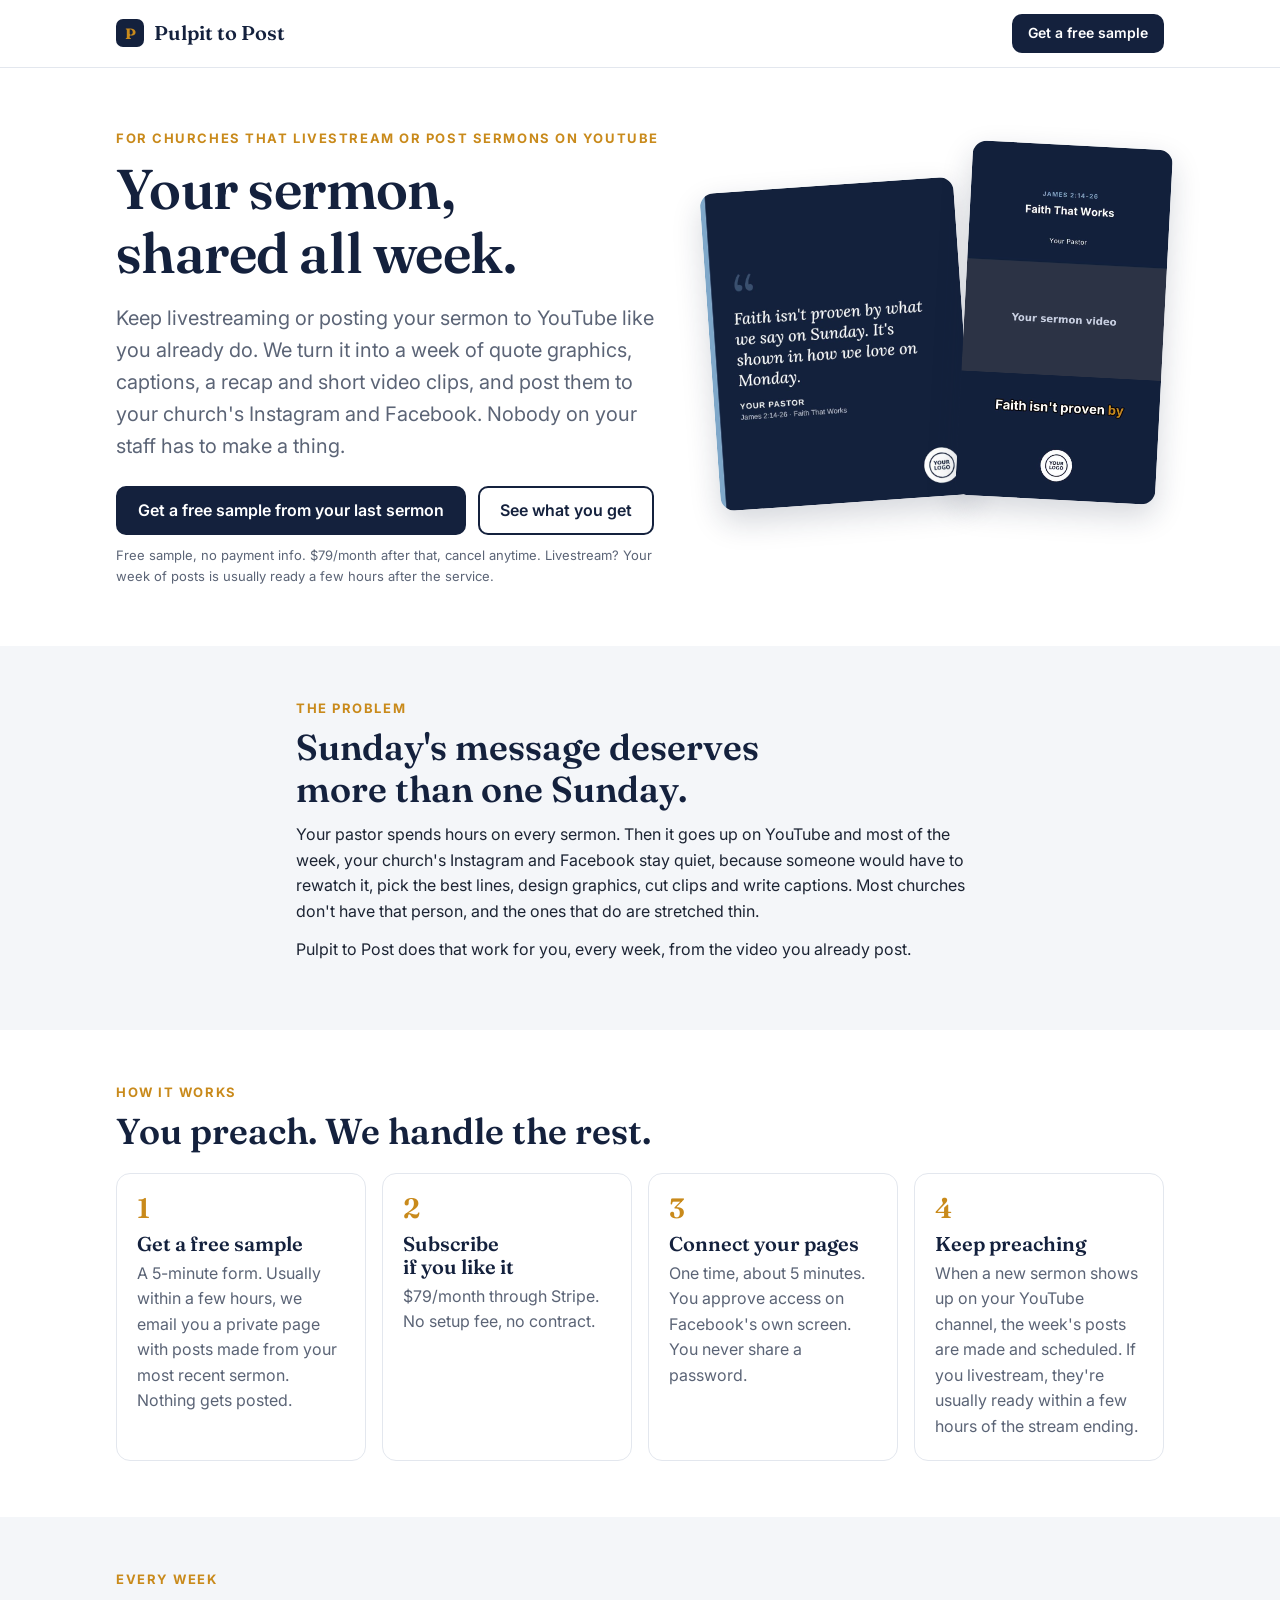
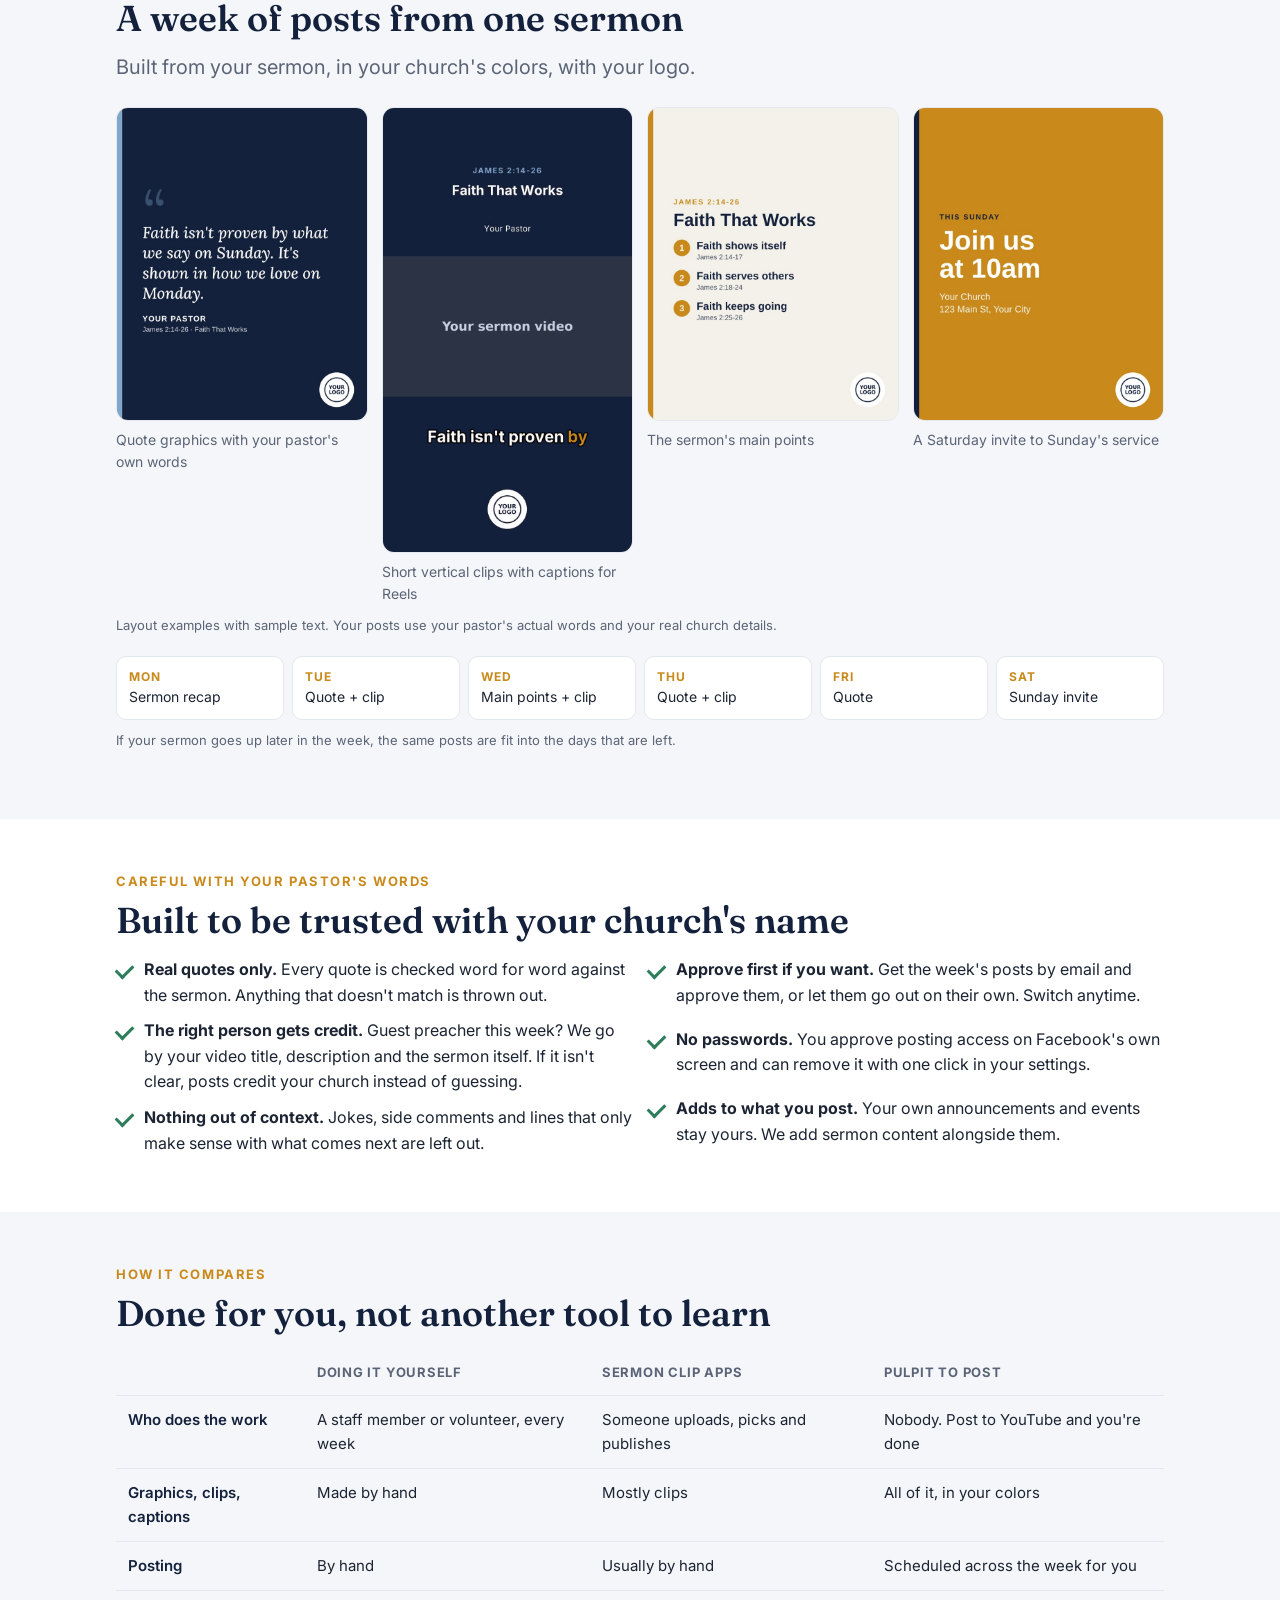
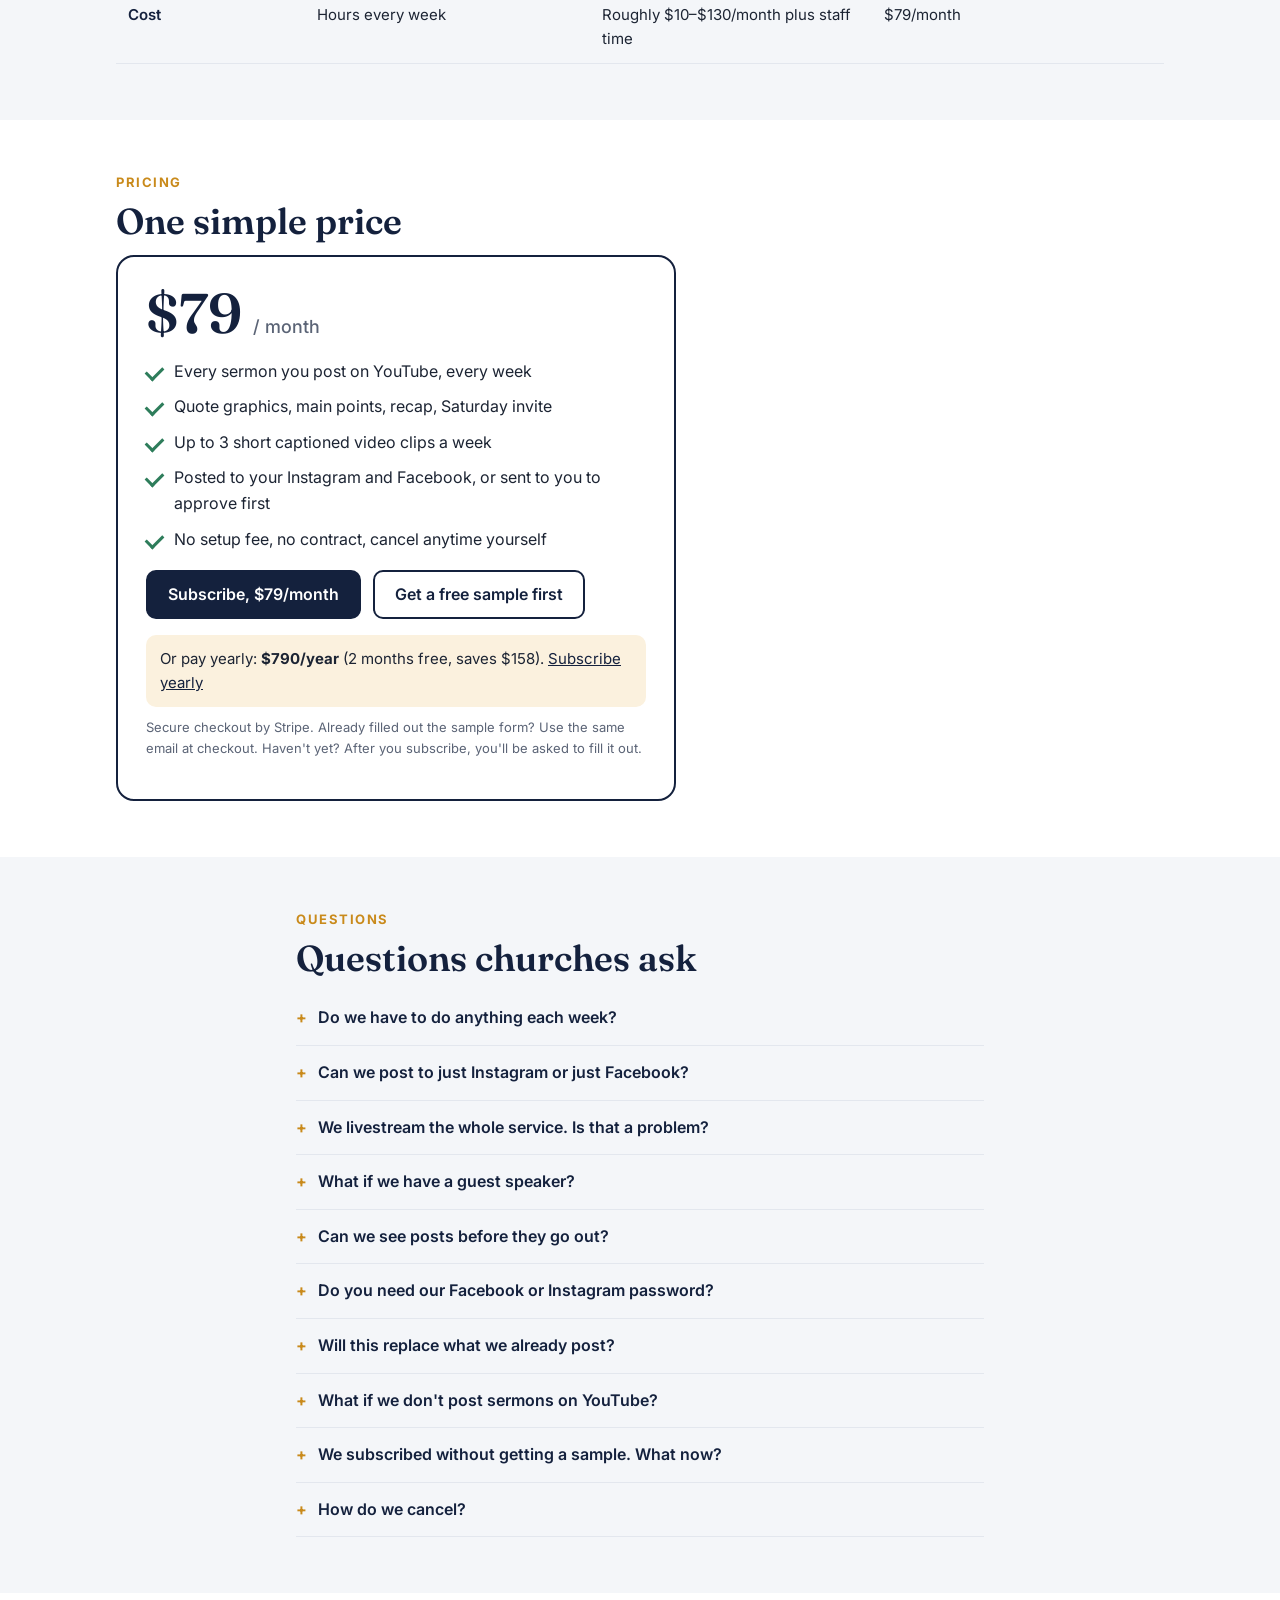
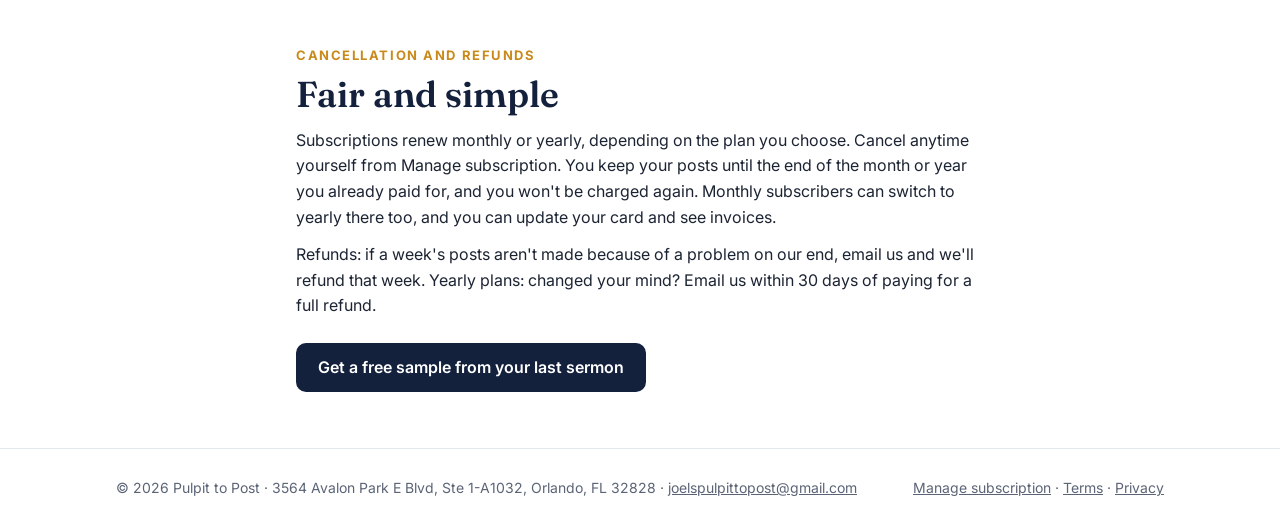
==== commit 22fdb8a1: "Add Terms and Privacy pages; business address in footers Co-Authored-By: Claude Opus 5.5 <noreply@an" ====
--- a/index.html
+++ b/index.html
@@ -152,7 +152,7 @@
 </main>
 
 <footer><div class="wrap">
-  <span>© 2026 Pulpit to Post · <a href="mailto:joelspulpittopost@gmail.com">joelspulpittopost@gmail.com</a></span>
+  <span>© 2026 Pulpit to Post · 3564 Avalon Park E Blvd, Ste 1-A1032, Orlando, FL 32828 · <a href="mailto:joelspulpittopost@gmail.com">joelspulpittopost@gmail.com</a></span>
   <span><a data-stripe="portal" href="#">Manage subscription</a> · <a href="terms.html">Terms</a> · <a href="privacy.html">Privacy</a></span>
 </div></footer>
 </body>
--- a/assets/site.css
+++ b/assets/site.css
@@ -121,3 +121,9 @@
   .stack{height:300px}
 }
 @media (prefers-reduced-motion:reduce){*{transition:none!important}}
+
+/* legal pages */
+.legal h2{font-size:22px;margin:28px 0 8px}
+.legal p,.legal li{color:var(--text)}
+.legal ul{padding-left:20px;margin:0 0 12px}
+.legal li{margin:6px 0}
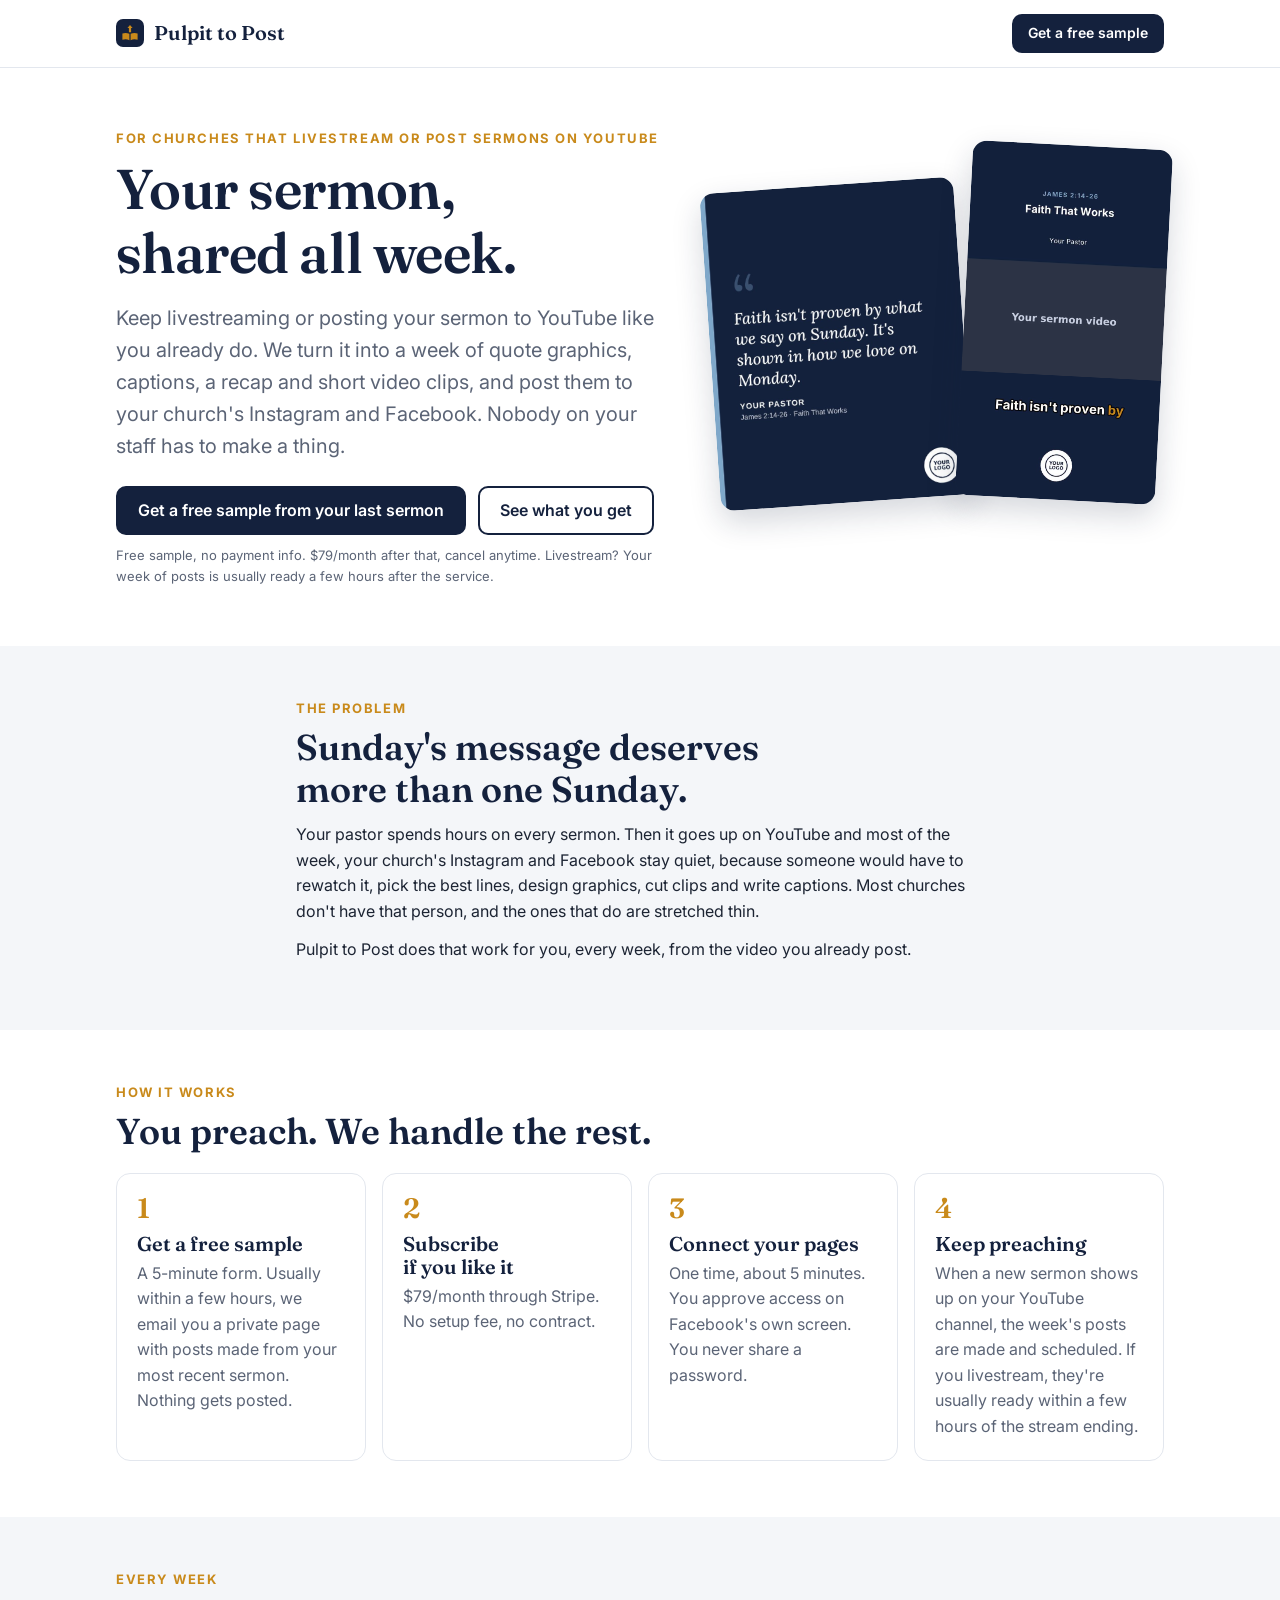
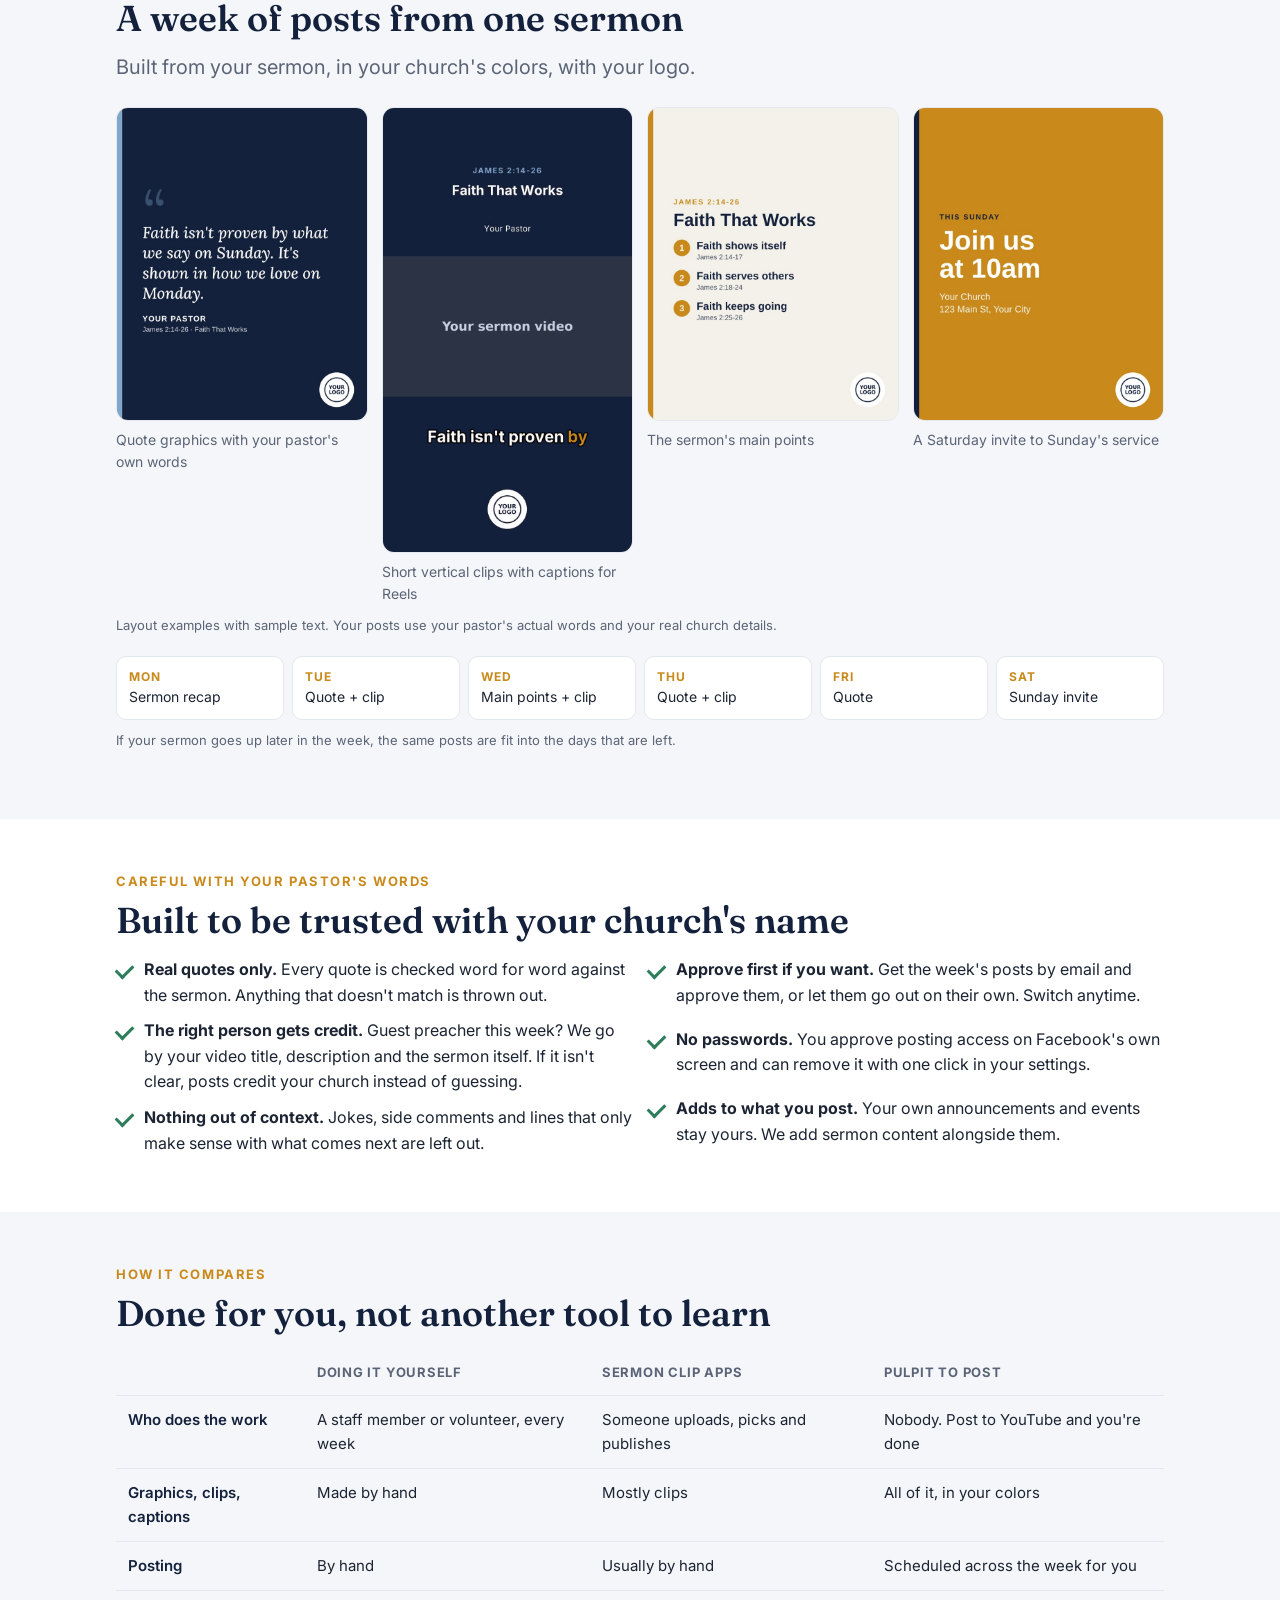
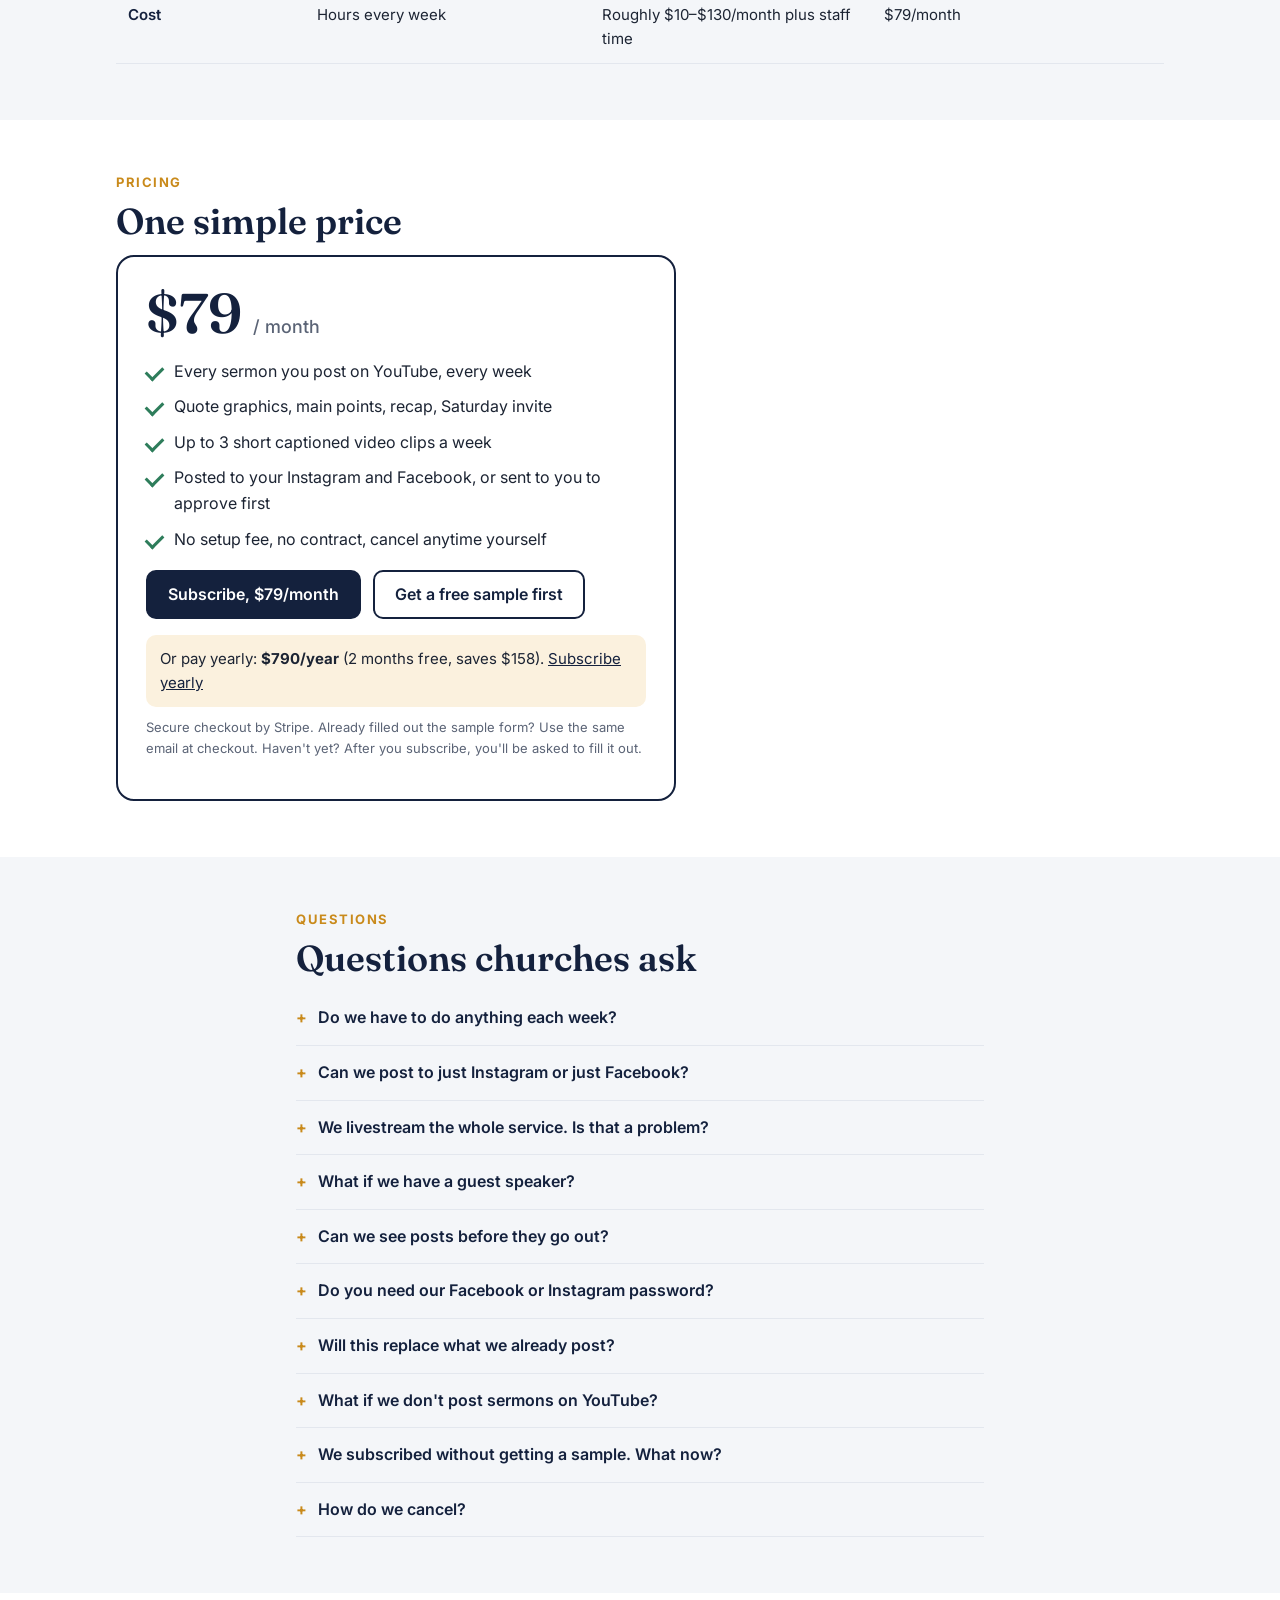
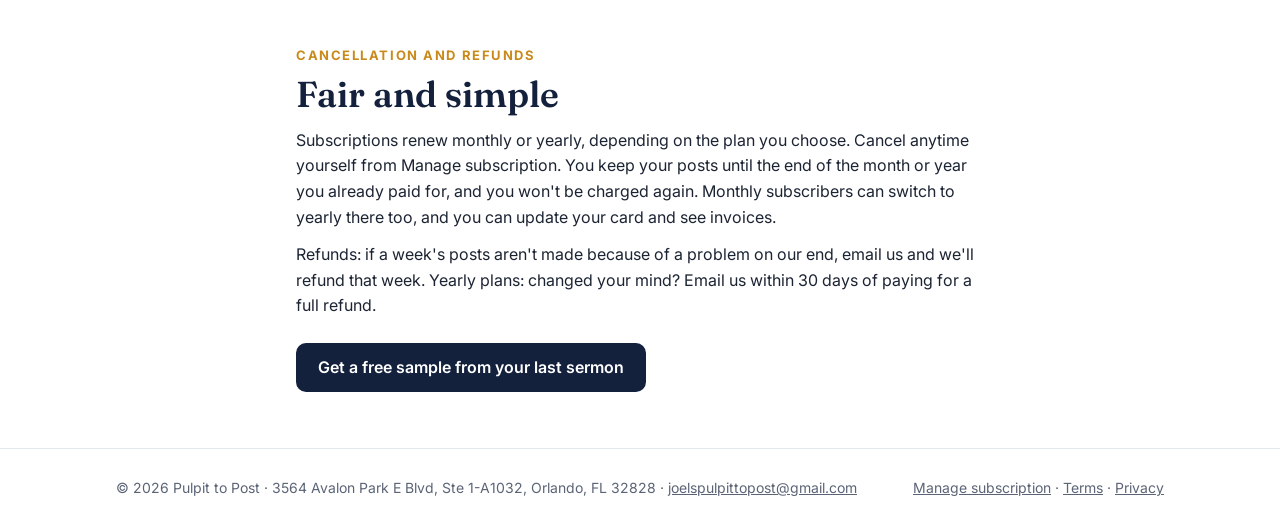
==== commit 5a1af2ab: "New logo mark in header and favicon Co-Authored-By: Claude Opus 5.5 <noreply@anthropic.com> Claude-S" ====
--- a/index.html
+++ b/index.html
@@ -7,13 +7,14 @@
 <meta name="description" content="Post your sermon to YouTube like you already do. Pulpit to Post turns it into a week of quote graphics, captions, a recap and short video clips for your church's Instagram and Facebook.">
 <link rel="preconnect" href="https://fonts.googleapis.com">
 <link href="https://fonts.googleapis.com/css2?family=Fraunces:opsz,wght@9..144,600&family=Inter:wght@400;600;700&display=swap" rel="stylesheet">
+<link rel="icon" href="assets/favicon.svg" type="image/svg+xml">
 <link rel="stylesheet" href="assets/site.css">
 <script src="assets/config.js"></script>
 </head>
 <body>
 
 <header class="top"><div class="wrap">
-  <a class="brand" href="./"><i>P</i>Pulpit to Post</a>
+  <a class="brand" href="./"><i><svg viewBox="0 0 100 100" width="20" height="20" aria-hidden="true"><path fill="#C98A1B" d="M50 10L63 25H55.5V46H44.5V25H37Z"/><path fill="#C98A1B" d="M12 52Q30 46 47 54V86Q30 78 12 84Z"/><path fill="#C98A1B" d="M88 52Q70 46 53 54V86Q70 78 88 84Z"/></svg></i>Pulpit to Post</a>
   <a class="btn primary small" href="setup.html">Get a free sample</a>
 </div></header>
 
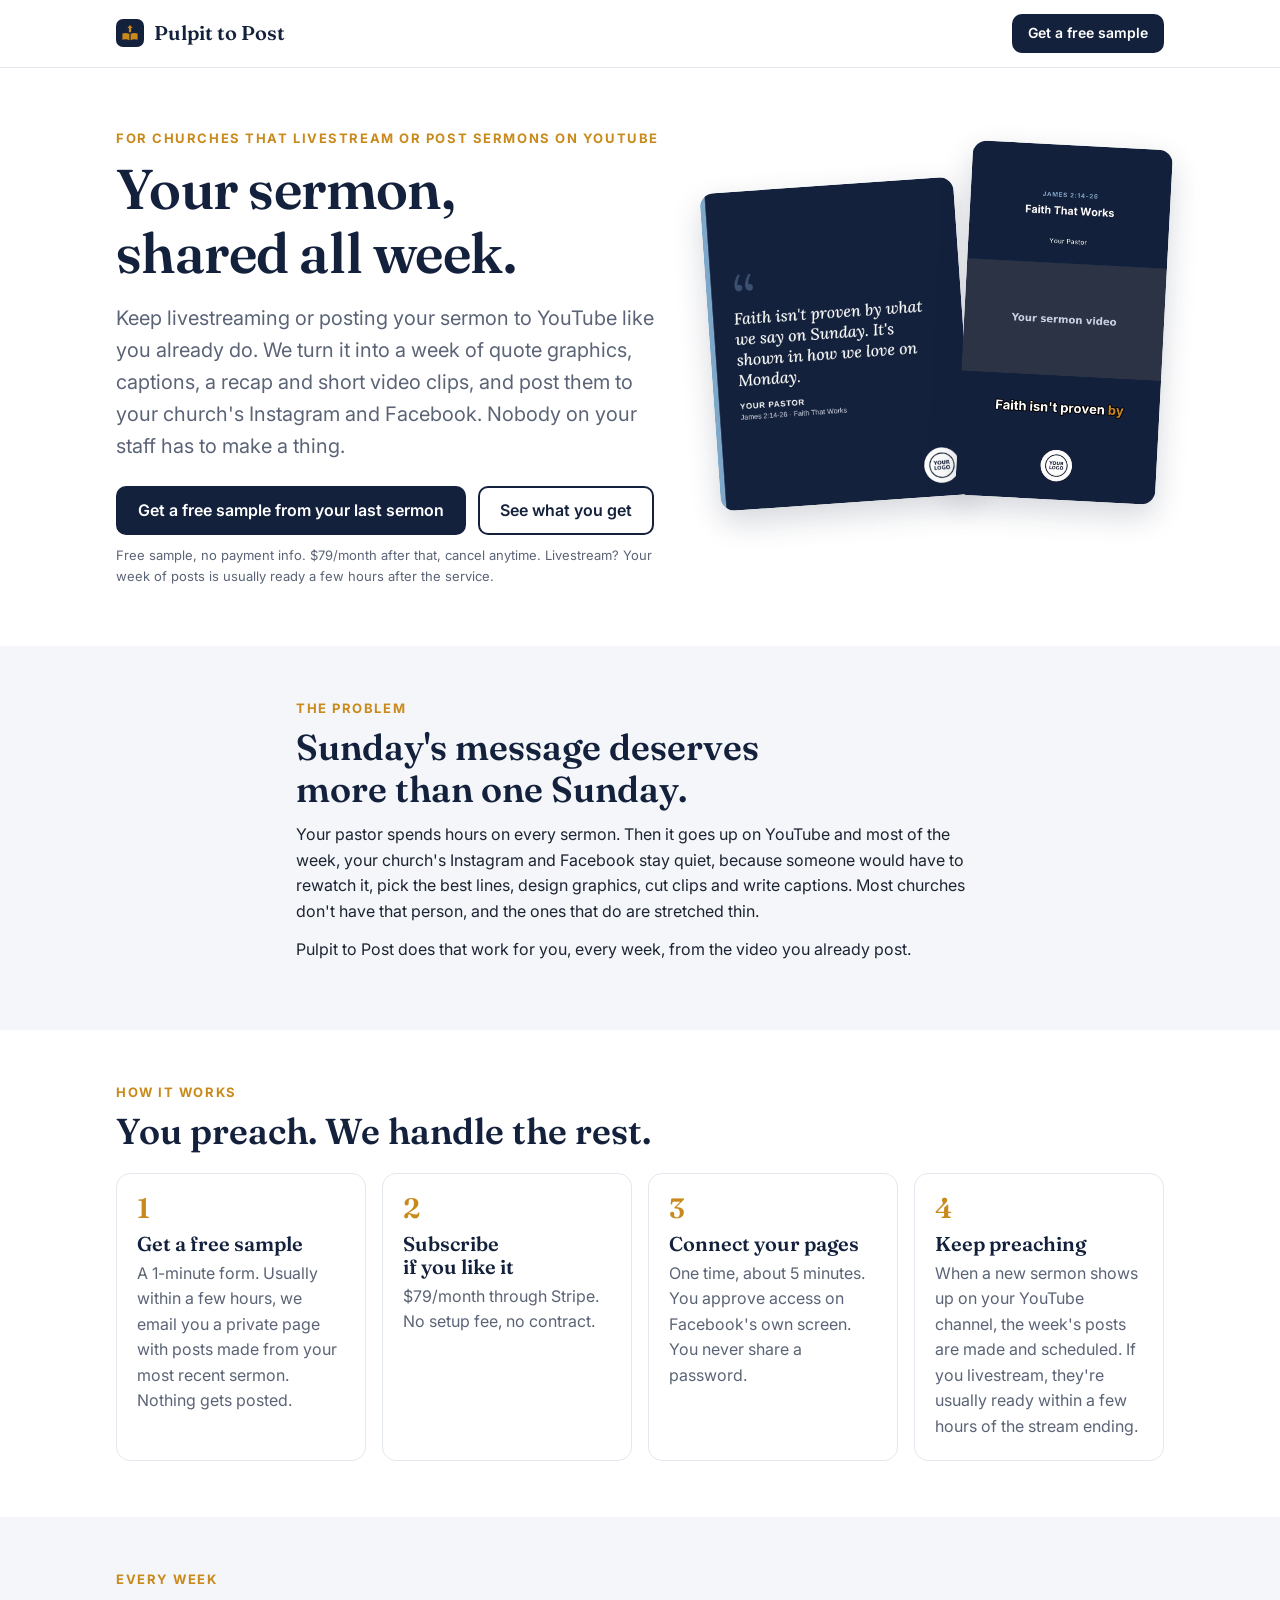
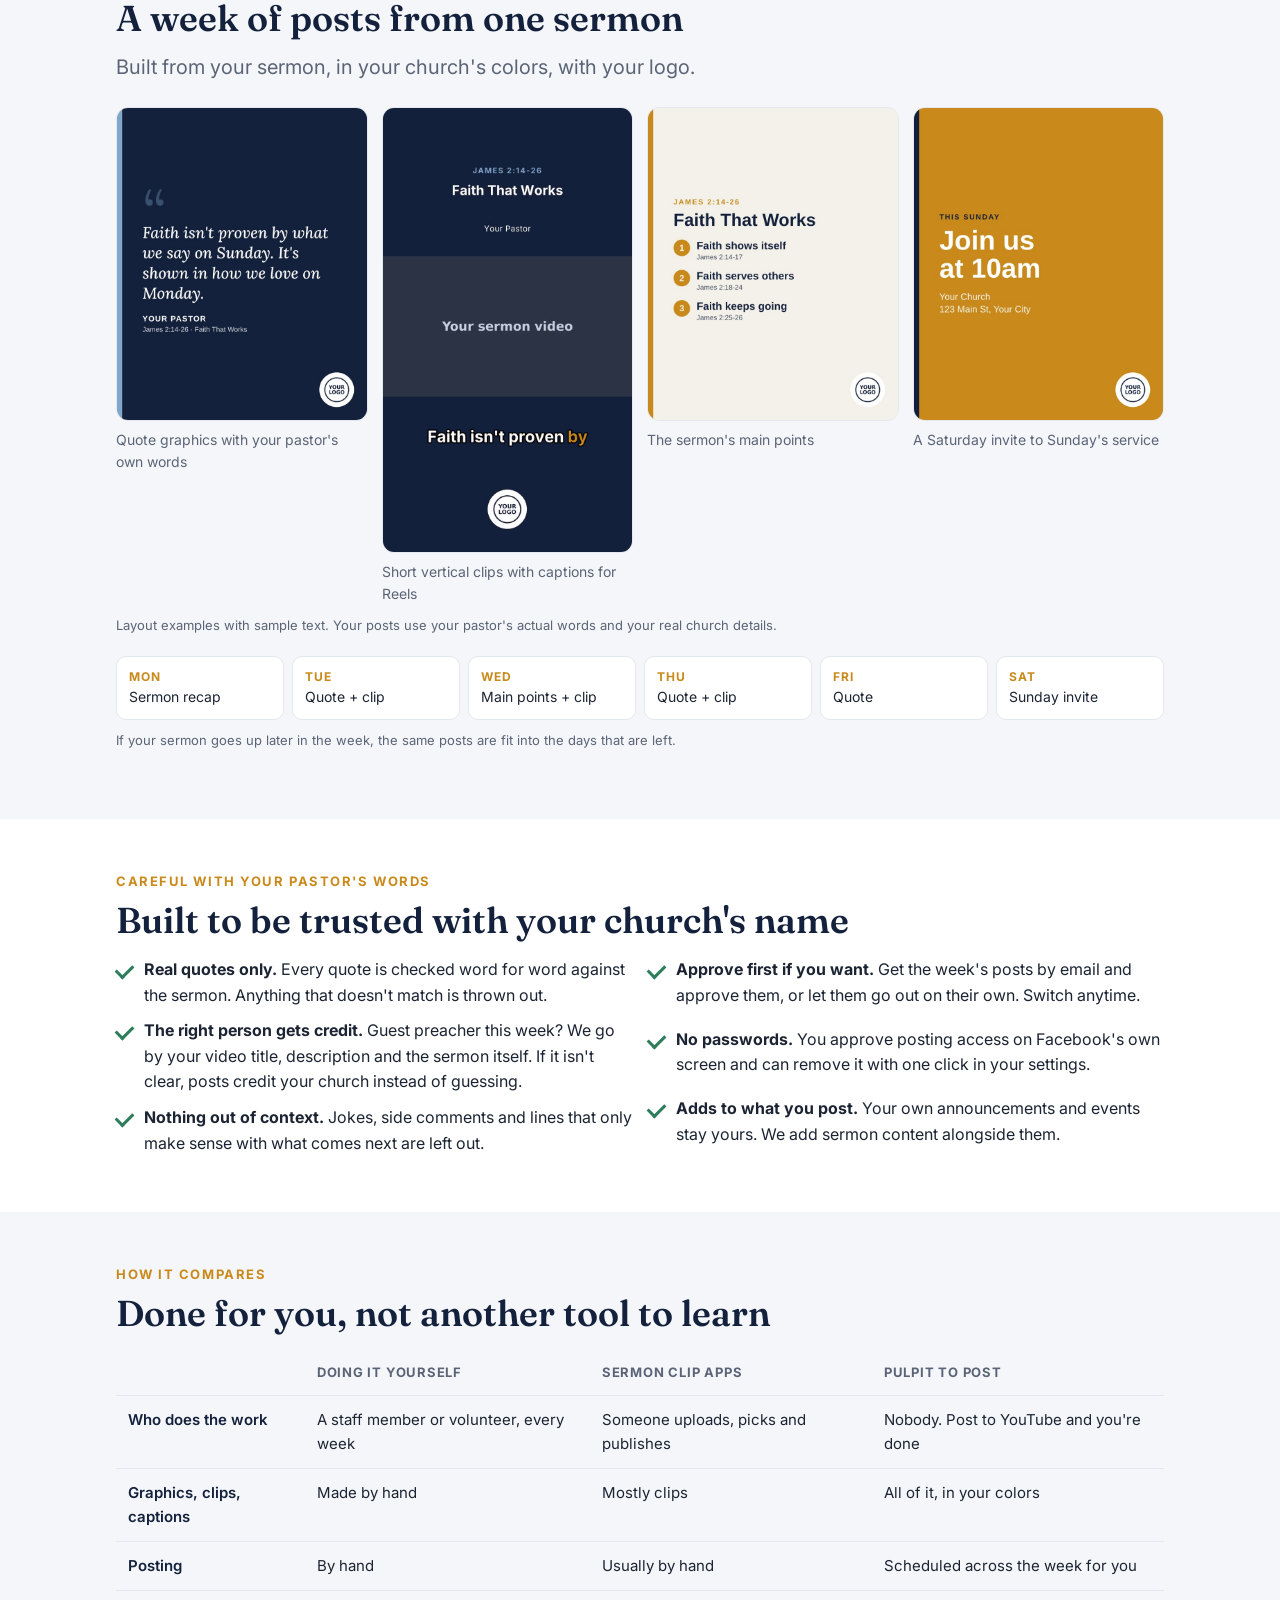
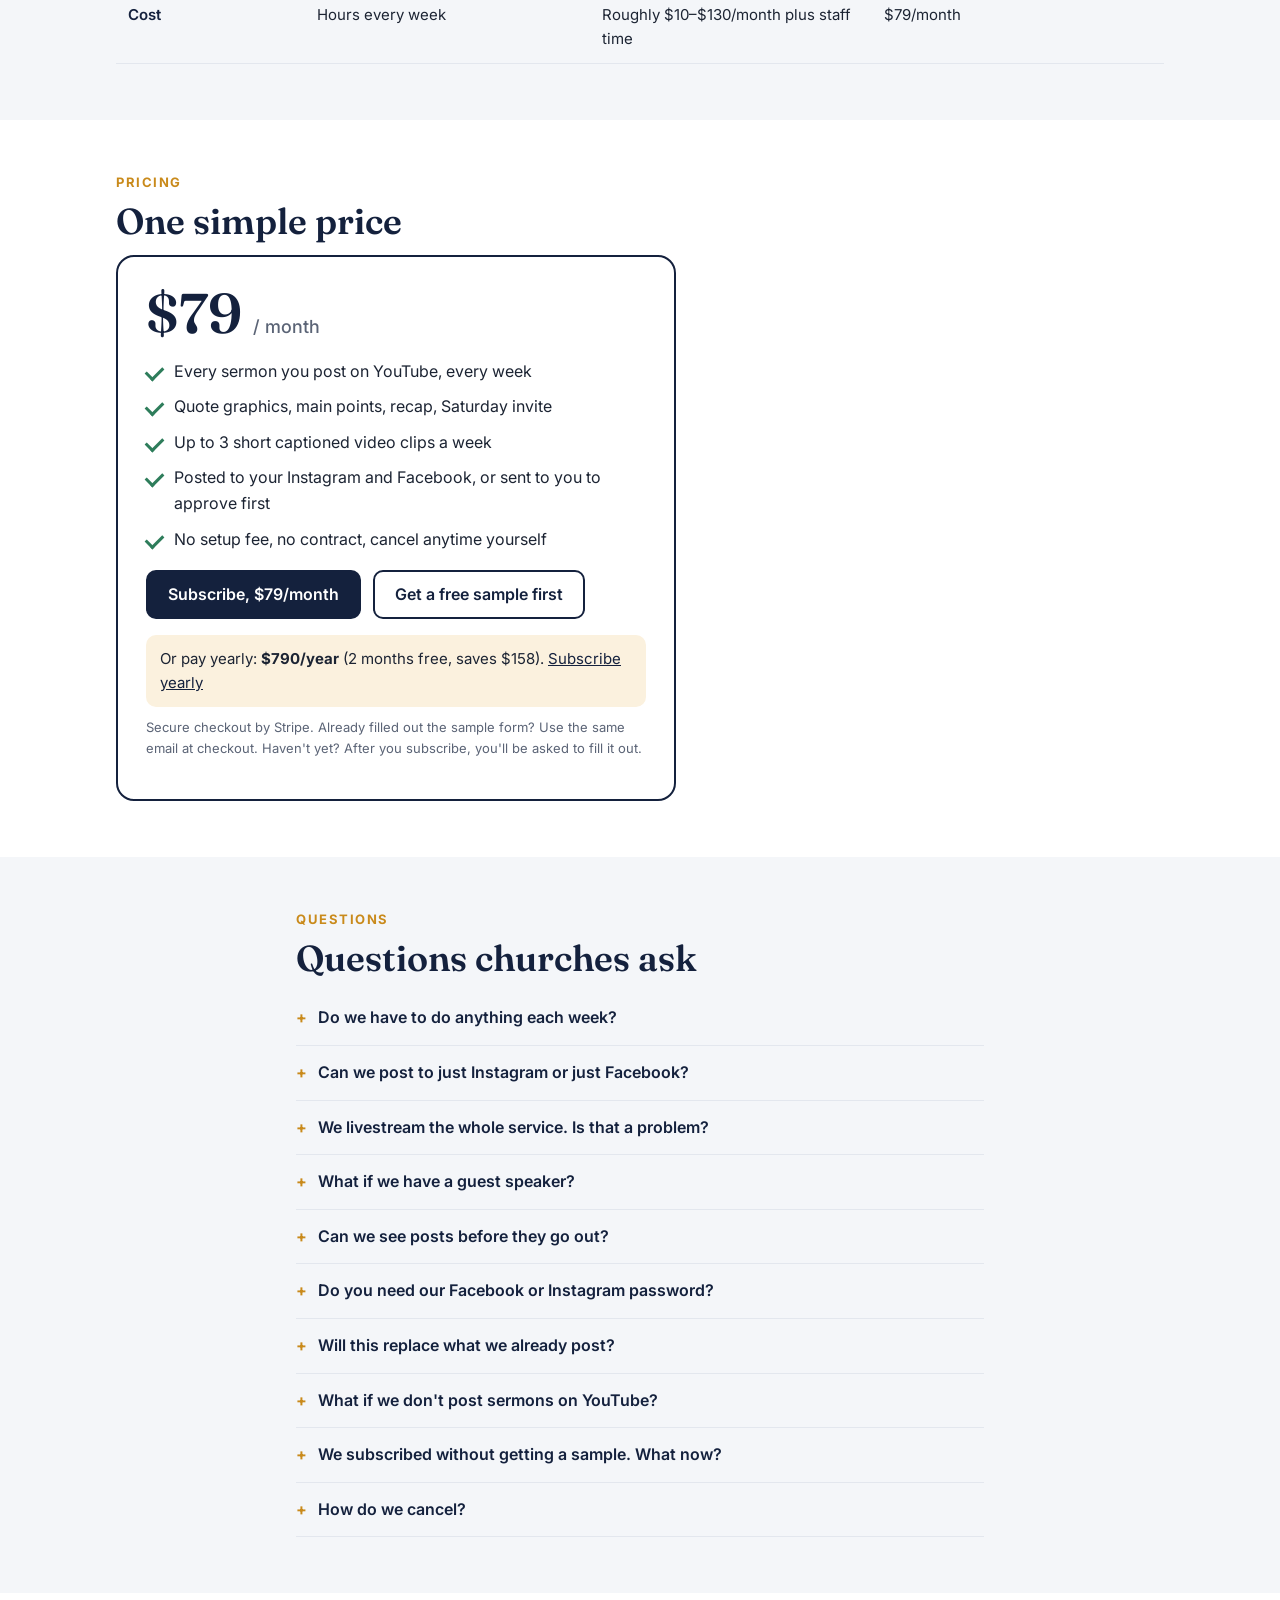
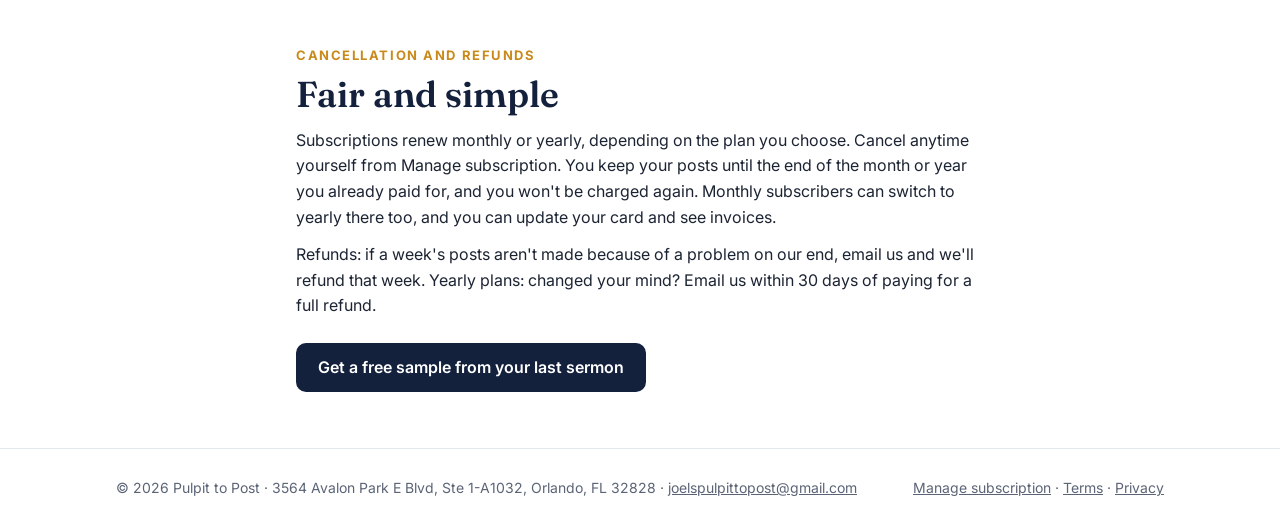
==== commit 662005ef: "Shorter sample form: 4 required questions, rest optional Co-Authored-By: Claude Opus 5.5 <noreply@an" ====
--- a/index.html
+++ b/index.html
@@ -47,7 +47,7 @@
   <div class="eyebrow">How it works</div>
   <h2>You preach. We handle the rest.</h2>
   <div class="grid g4" style="margin-top:20px">
-    <div class="card step"><div class="n">1</div><h3>Get a free sample</h3><p>A 5-minute form. Usually within a few hours, we email you a private page with posts made from your most recent sermon. Nothing gets posted.</p></div>
+    <div class="card step"><div class="n">1</div><h3>Get a free sample</h3><p>A 1-minute form. Usually within a few hours, we email you a private page with posts made from your most recent sermon. Nothing gets posted.</p></div>
     <div class="card step"><div class="n">2</div><h3>Subscribe if you like it</h3><p>$79/month through Stripe. No setup fee, no contract.</p></div>
     <div class="card step"><div class="n">3</div><h3>Connect your pages</h3><p>One time, about 5 minutes. You approve access on Facebook's own screen. You never share a password.</p></div>
     <div class="card step"><div class="n">4</div><h3>Keep preaching</h3><p>When a new sermon shows up on your YouTube channel, the week's posts are made and scheduled. If you livestream, they're usually ready within a few hours of the stream ending.</p></div>
--- a/assets/site.css
+++ b/assets/site.css
@@ -127,3 +127,11 @@
 .legal p,.legal li{color:var(--text)}
 .legal ul{padding-left:20px;margin:0 0 12px}
 .legal li{margin:6px 0}
+
+/* optional section of the sample form */
+form details.more{border:1px solid var(--line);border-radius:14px;padding:16px 20px;margin-bottom:18px;background:var(--paper)}
+form details.more[open]{padding-bottom:4px}
+form details.more summary{font:600 18px var(--display);color:var(--ink)}
+form details.more summary small{font:400 14px var(--body, inherit);color:var(--muted)}
+form details.more .group{border:0;padding:12px 0 8px;margin:0;border-top:1px solid var(--line);border-radius:0;background:none}
+form details.more p{margin-left:0}
